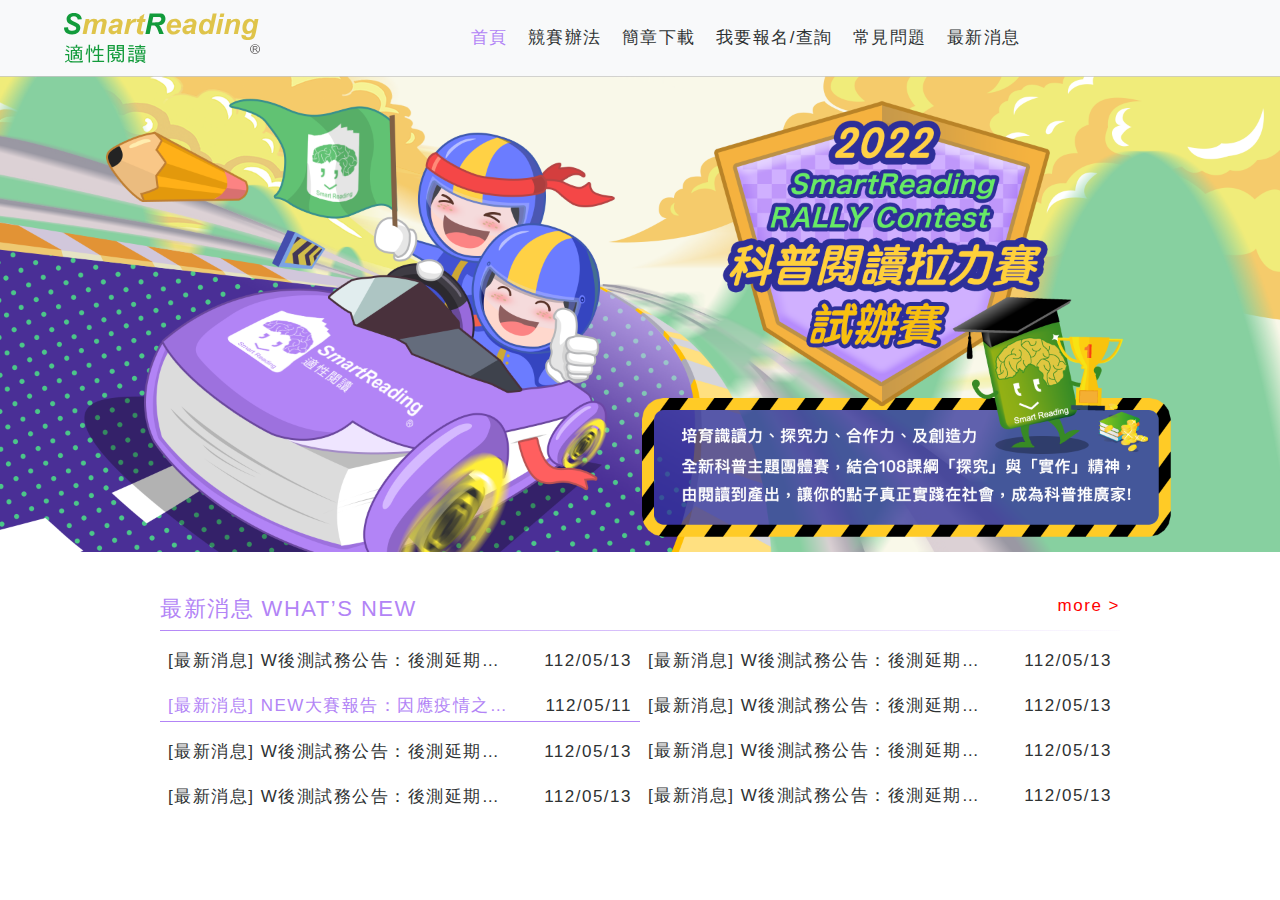
==== index.html @ f6d063eb "0424" ====
<!doctype html>
<html lang="en">

    <html lang="zh-tw">
        <head>
        <meta charset="utf-8">
        <meta http-equiv="X-UA-Compatible" content="IE=edge,chrome=1">
        <meta name="viewport" content="width=device-width, initial-scale=1">
        <meta name="description" content="SmartReading科普閱讀拉力賽">
        <title>SmartReading科普閱讀拉力賽</title>
        <!-- <link rel="shortcut icon" type="image/x-icon" href="Content/images/SP.ico"> -->
        <link rel="stylesheet" type="text/css" href="css/bootstrap-5.1.1.min.css">

<!-- this page widgets CSS --> 

<!-- my core CSS -->
<link rel="stylesheet" type="text/css" href="css/style.css">
</head>

<body>
    <header>
        <nav class="navbar navbar-expand-lg navbar-light bg-light">
            <div class="container-fluid">
                <a class="navbar-brand" href="#">
                    <img src="image/logo/sr_logo.svg" alt="">
                </a>
                <button class="navbar-toggler" type="button" data-bs-toggle="collapse"
                    data-bs-target="#navbarSupportedContent" aria-controls="navbarSupportedContent"
                    aria-expanded="false" aria-label="Toggle navigation">
                    <span class="navbar-toggler-icon"></span>
                </button>
                <div class="collapse navbar-collapse" id="navbarSupportedContent">
                    <ul class="navbar-nav mb-2 mb-lg-0">
                        <li class="nav-item">
                            <a class="nav-link active" aria-current="page" href="#">首頁</a>
                        </li>
                        <li class="nav-item">
                            <a class="nav-link" href="#">競賽辦法</a>
                        </li>
                        <li class="nav-item">
                            <a class="nav-link">簡章下載</a>
                        </li>
                        <li class="nav-item">
                            <a class="nav-link">我要報名/查詢</a>
                        </li>
                        <li class="nav-item">
                            <a class="nav-link">常見問題</a>
                        </li>
                        <li class="nav-item">
                            <a class="nav-link">最新消息</a>
                        </li>
                    </ul>

                </div>
            </div>
        </nav>
    </header>
    <!-- ------- ------- ------- ------- ------- ------- ------- -->
    <main>
        <!-- index-banner start -->
        <div class="index-banner">
            <img src="image/slide/slide_index.png" alt="">
        </div>
        <!-- index-banner end -->
        <div class="news col-9">
            <div class="news_title">
                <h4>最新消息 WHAT’S NEW</h4>
                <a href="">more ></a>
            </div>
            <div class="news_content">
                <div class="news_item col-6">
                    <a href="">
                        [最新消息]  W後測試務公告：後測延期公告
                    </a>
                    <p>112/05/13</p>
                </div>
                <div class="news_item col-6 important_information">
                    <a href="">
                        [最新消息]  NEW大賽報告：因應疫情之相關應變措施
                    </a>
                    <p>112/05/11</p>
                </div>
                <div class="news_item col-6">
                    <a href="">
                        [最新消息]  W後測試務公告：後測延期公告
                    </a>
                    <p>112/05/13</p>
                </div>
                <div class="news_item col-6">
                    <a href="">
                        [最新消息]  W後測試務公告：後測延期公告
                    </a>
                    <p>112/05/13</p>
                </div>
                <div class="news_item col-6">
                    <a href="">
                        [最新消息]  W後測試務公告：後測延期公告
                    </a>
                    <p>112/05/13</p>
                </div>
                <div class="news_item col-6">
                    <a href="">
                        [最新消息]  W後測試務公告：後測延期公告
                    </a>
                    <p>112/05/13</p>
                </div>
                <div class="news_item col-6">
                    <a href="">
                        [最新消息]  W後測試務公告：後測延期公告
                    </a>
                    <p>112/05/13</p>
                </div>
                <div class="news_item col-6">
                    <a href="">
                        [最新消息]  W後測試務公告：後測延期公告
                    </a>
                    <p>112/05/13</p>
                </div>
            </div>
        </div>
    </main>
    <!-- ------- ------- ------- ------- ------- ------- ------- -->
    <footer class="footer">

    </footer>
    <!-- ------- ------- ------- ------- ------- ------- ------- -->

    <script src="js/jquery-3.5.1.min.js"></script>
    <script src="js/bootstrap-5.1.1.min.js"></script>

</body>

</html>
---- css/style.css ----
body,
div,
dl,
dt,
dd,
ul,
ol,
li,
h1,
h2,
h3,
h4,
h5,
h6,
pre,
code,
form,
fieldset,
legend,
input,
textarea,
p,
blockquote,
th,
td,
figure {
  margin: 0;
  padding: 0;
  list-style: none;
}

h1 {
  font-size: 40px;
  line-height: 1.7;
}

h3 {
  font-size: 28px;
  line-height: 1.7;
}

h4 {
  font-size: 22px;
  line-height: 1.5;
}

p {
  font-size: 17px;
  line-height: 1.7;
  color: #2e3233;
}

span {
  font-size: 17px;
  text-decoration: none;
  line-height: 1.7;
  color: #2e3233;
}

a {
  font-size: 17px;
  text-decoration: none;
  line-height: 1.7;
  color: #2e3233;
}

label {
  font-size: 21px;
  line-height: 1.7;
}

img {
  width: 100%;
}

button {
  padding: 0;
  border-width: 0px;
  border-style: none;
  background-color: transparent;
  border-radius: 10px;
  cursor: pointer;
}

button:disabled {
  background-color: grey;
  opacity: 0.5;
  cursor: auto;
}

*,
body {
  font-family: "Noto Sans", "Noto Sans TC", "Noto Sans SC", "Microsoft JhengHei", "Noto Sans TC", "Microsoft YaHei", "PingFang TC", "PingFang SC", "Heiti TC", "Heiti SC", "LiHei Pro", "STXihei", sans-serif;
  letter-spacing: 1.5px;
  -webkit-box-sizing: border-box;
          box-sizing: border-box;
}

header nav .container-fluid {
  padding: 0px 5%;
}

header nav .container-fluid .navbar-brand img {
  height: 50px;
}

header nav .container-fluid .navbar-collapse {
  -webkit-box-pack: center;
      -ms-flex-pack: center;
          justify-content: center;
}

header nav .container-fluid .navbar-collapse ul li .nav-link {
  color: #2e3233;
  padding: 0px 10px;
}

header nav .container-fluid .navbar-collapse ul li .nav-link.active {
  color: #b284f6;
}

.news {
  max-width: 1200px;
  margin: 40px auto 0px;
  overflow: hidden;
}

.news .news_title {
  border-bottom: 1px solid;
  -o-border-image: linear-gradient(to right, #b284f6, transparent) 30 30;
     border-image: -webkit-gradient(linear, left top, right top, from(#b284f6), to(transparent)) 30 30;
     border-image: linear-gradient(to right, #b284f6, transparent) 30 30;
  padding-bottom: 5px;
  margin: 0px auto 8px;
  display: -webkit-box;
  display: -ms-flexbox;
  display: flex;
  -webkit-box-pack: justify;
      -ms-flex-pack: justify;
          justify-content: space-between;
}

.news .news_title h4 {
  color: #b284f6;
}

.news .news_title a {
  color: #ff0000;
}

.news .news_title a:hover {
  color: #cc0000;
}

.news .news_content {
  display: -webkit-box;
  display: -ms-flexbox;
  display: flex;
  height: 200px;
  -ms-flex-wrap: wrap;
      flex-wrap: wrap;
  -webkit-box-orient: vertical;
  -webkit-box-direction: normal;
      -ms-flex-direction: column;
          flex-direction: column;
}

.news .news_content .news_item {
  display: -webkit-box;
  display: -ms-flexbox;
  display: flex;
  -webkit-box-pack: justify;
      -ms-flex-pack: justify;
          justify-content: space-between;
  margin: 8px auto;
  padding: 0 8px;
}

.news .news_content .news_item a {
  width: calc(95% - 100px);
  overflow: hidden;
  text-overflow: ellipsis;
  white-space: nowrap;
}

.news .news_content .news_item a:hover {
  color: #161818;
  font-weight: bold;
}

.news .news_content .news_item.important_information {
  border-bottom: 1px solid #b284f6;
}

.news .news_content .news_item.important_information a {
  color: #b284f6;
}

.news .news_content .news_item.important_information:hover {
  color: #9454f3;
}
/*# sourceMappingURL=style.css.map */
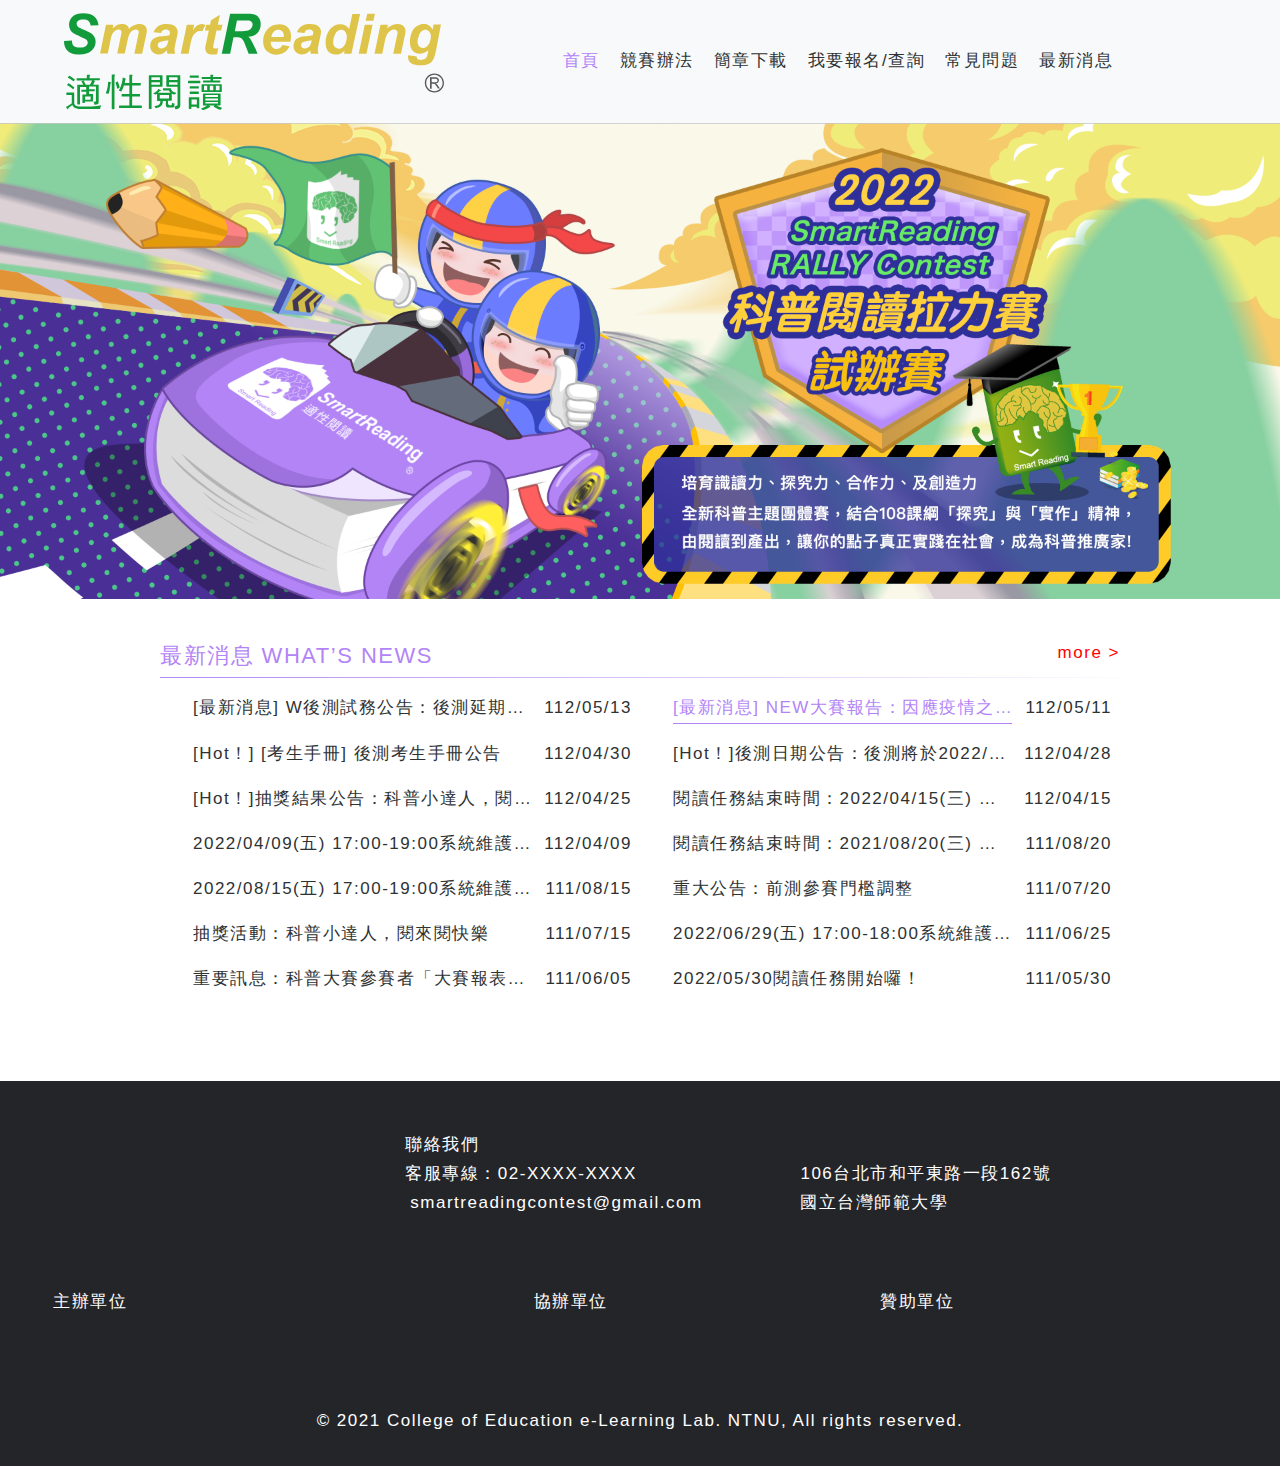
==== commit 80b04b22: "0425" ====
--- a/index.html
+++ b/index.html
@@ -1,25 +1,26 @@
 <!doctype html>
 <html lang="en">
 
-    <html lang="zh-tw">
-        <head>
-        <meta charset="utf-8">
-        <meta http-equiv="X-UA-Compatible" content="IE=edge,chrome=1">
-        <meta name="viewport" content="width=device-width, initial-scale=1">
-        <meta name="description" content="SmartReading科普閱讀拉力賽">
-        <title>SmartReading科普閱讀拉力賽</title>
-        <!-- <link rel="shortcut icon" type="image/x-icon" href="Content/images/SP.ico"> -->
-        <link rel="stylesheet" type="text/css" href="css/bootstrap-5.1.1.min.css">
-
-<!-- this page widgets CSS --> 
-
-<!-- my core CSS -->
-<link rel="stylesheet" type="text/css" href="css/style.css">
+<html lang="zh-tw">
+
+<head>
+    <meta charset="utf-8">
+    <meta http-equiv="X-UA-Compatible" content="IE=edge,chrome=1">
+    <meta name="viewport" content="width=device-width, initial-scale=1">
+    <meta name="description" content="SmartReading科普閱讀拉力賽">
+    <title>SmartReading科普閱讀拉力賽</title>
+    <link rel="shortcut icon" type="image/x-icon" href="image/SR.ico">
+    <link rel="stylesheet" type="text/css" href="css/bootstrap-5.1.1.min.css">
+
+    <!-- this page widgets CSS -->
+
+    <!-- my core CSS -->
+    <link rel="stylesheet" type="text/css" href="css/style.css">
 </head>
 
 <body>
     <header>
-        <nav class="navbar navbar-expand-lg navbar-light bg-light">
+        <nav class="navbar navbar-expand-lg bg-light">
             <div class="container-fluid">
                 <a class="navbar-brand" href="#">
                     <img src="image/logo/sr_logo.svg" alt="">
@@ -27,7 +28,9 @@
                 <button class="navbar-toggler" type="button" data-bs-toggle="collapse"
                     data-bs-target="#navbarSupportedContent" aria-controls="navbarSupportedContent"
                     aria-expanded="false" aria-label="Toggle navigation">
-                    <span class="navbar-toggler-icon"></span>
+                    <span class="icon-bar"></span>
+                    <span class="icon-bar"></span>
+                    <span class="icon-bar"></span>
                 </button>
                 <div class="collapse navbar-collapse" id="navbarSupportedContent">
                     <ul class="navbar-nav mb-2 mb-lg-0">
@@ -64,63 +67,198 @@
         <!-- index-banner end -->
         <div class="news col-9">
             <div class="news_title">
-                <h4>最新消息 WHAT’S NEW</h4>
+                <h4>最新消息 WHAT’S NEWS</h4>
                 <a href="">more ></a>
             </div>
             <div class="news_content">
                 <div class="news_item col-6">
-                    <a href="">
-                        [最新消息]  W後測試務公告：後測延期公告
-                    </a>
-                    <p>112/05/13</p>
+                    <div class="news_item_title">
+                        <img src="image/icon/news_latest.svg" alt="">
+                        <a href="">
+                            [最新消息] W後測試務公告：後測延期公告
+                        </a>
+                    </div>
+                    <div class="news_item_date">
+                        <p>112/05/13</p>
+                    </div>
                 </div>
                 <div class="news_item col-6 important_information">
-                    <a href="">
-                        [最新消息]  NEW大賽報告：因應疫情之相關應變措施
-                    </a>
-                    <p>112/05/11</p>
-                </div>
-                <div class="news_item col-6">
-                    <a href="">
-                        [最新消息]  W後測試務公告：後測延期公告
-                    </a>
-                    <p>112/05/13</p>
-                </div>
-                <div class="news_item col-6">
-                    <a href="">
-                        [最新消息]  W後測試務公告：後測延期公告
-                    </a>
-                    <p>112/05/13</p>
-                </div>
-                <div class="news_item col-6">
-                    <a href="">
-                        [最新消息]  W後測試務公告：後測延期公告
-                    </a>
-                    <p>112/05/13</p>
-                </div>
-                <div class="news_item col-6">
-                    <a href="">
-                        [最新消息]  W後測試務公告：後測延期公告
-                    </a>
-                    <p>112/05/13</p>
-                </div>
-                <div class="news_item col-6">
-                    <a href="">
-                        [最新消息]  W後測試務公告：後測延期公告
-                    </a>
-                    <p>112/05/13</p>
-                </div>
-                <div class="news_item col-6">
-                    <a href="">
-                        [最新消息]  W後測試務公告：後測延期公告
-                    </a>
-                    <p>112/05/13</p>
+                    <div class="news_item_title">
+                        <img src="image/icon/news_latest.svg" alt="">
+                        <a href="">
+                            [最新消息] NEW大賽報告：因應疫情之相關應變措施
+                        </a>
+                    </div>
+                    <div class="news_item_date">
+                        <p>112/05/11</p>
+                    </div>
+                </div>
+                <div class="news_item col-6">
+                    <div class="news_item_title">
+                        <img src="image/icon/news_hot.svg" alt="">
+                        <a href="">
+                            [Hot！] [考生手冊] 後測考生手冊公告
+                        </a>
+                    </div>
+                    <div class="news_item_date">
+                        <p>112/04/30</p>
+                    </div>
+                </div>
+                <div class="news_item col-6">
+                    <div class="news_item_title">
+                        <img src="image/icon/news_hot.svg" alt="">
+                        <a href="">
+                            [Hot！]後測日期公告：後測將於2022/04/28(六)舉行
+                        </a>
+                    </div>
+                    <div class="news_item_date">
+                        <p>112/04/28</p>
+                    </div>
+                </div>
+                <div class="news_item col-6">
+                    <div class="news_item_title">
+                        <img src="image/icon/news_hot.svg" alt="">
+                        <a href="">
+                            [Hot！]抽獎結果公告：科普小達人，閱來閱快樂
+                        </a>
+                    </div>
+                    <div class="news_item_date">
+                        <p>112/04/25</p>
+                    </div>
+                </div>
+                <div class="news_item col-6">
+                    <div class="news_item_title">
+                        <a href="">
+                            閱讀任務結束時間：2022/04/15(三) 中午12:00整
+                        </a>
+                    </div>
+                    <div class="news_item_date">
+                        <p>112/04/15</p>
+                    </div>
+                </div>
+                <div class="news_item col-6">
+                    <div class="news_item_title">
+                        <a href="">
+                            2022/04/09(五) 17:00-19:00系統維護公告
+                        </a>
+                    </div>
+                    <div class="news_item_date">
+                        <p>112/04/09</p>
+                    </div>
+                </div>
+                <div class="news_item col-6">
+                    <div class="news_item_title">
+                        <a href="">
+                            閱讀任務結束時間：2021/08/20(三) 中午12:00整
+                        </a>
+                    </div>
+                    <div class="news_item_date">
+                        <p>111/08/20</p>
+                    </div>
+                </div>
+                <div class="news_item col-6">
+                    <div class="news_item_title">
+                        <a href="">
+                            2022/08/15(五) 17:00-19:00系統維護公告
+                        </a>
+                    </div>
+                    <div class="news_item_date">
+                        <p>111/08/15</p>
+                    </div>
+                </div>
+                <div class="news_item col-6">
+                    <div class="news_item_title">
+                        <img src="image/icon/news_information.svg" alt="">
+                        <a href="">
+                            重大公告：前測參賽門檻調整
+                        </a>
+                    </div>
+                    <div class="news_item_date">
+                        <p>111/07/20</p>
+                    </div>
+                </div>
+                <div class="news_item col-6">
+                    <div class="news_item_title">
+                        <a href="">
+                            抽獎活動：科普小達人，閱來閱快樂
+                        </a>
+                    </div>
+                    <div class="news_item_date">
+                        <p>111/07/15</p>
+                    </div>
+                </div>
+                <div class="news_item col-6">
+                    <div class="news_item_title">
+                        <a href="">
+                            2022/06/29(五) 17:00-18:00系統維護公告
+                        </a>
+                    </div>
+                    <div class="news_item_date">
+                        <p>111/06/25</p>
+                    </div>
+                </div>
+                <div class="news_item col-6">
+                    <div class="news_item_title">
+                        <img src="image/icon/news_information.svg" alt="">
+                        <a href="">
+                            重要訊息：科普大賽參賽者「大賽報表」資訊即將更新
+                        </a>
+                    </div>
+                    <div class="news_item_date">
+                        <p>111/06/05</p>
+                    </div>
+                </div>
+                <div class="news_item col-6">
+                    <div class="news_item_title">
+                        <a href="">
+                            2022/05/30閱讀任務開始囉！
+                        </a>
+                    </div>
+                    <div class="news_item_date">
+                        <p>111/05/30</p>
+                    </div>
                 </div>
             </div>
         </div>
     </main>
     <!-- ------- ------- ------- ------- ------- ------- ------- -->
     <footer class="footer">
+        <div class="footer_area col-11">
+            <div class="footer_information">
+                <div class="footer_information_logo">
+                    <img src="image/logo/footer_sr_logo.png" alt="">
+                </div>
+                <div class="footer_information_connection">
+                    <div class="connection_mail">
+                        <p>聯絡我們</p>
+                        <p>客服專線：02-XXXX-XXXX</p>
+                        <p><span><img src="image/icon/mail.png" alt=""></span><span>smartreadingcontest@gmail.com</span></p>
+                    </div>
+                    <div class="connection_map">
+                        <p><span><img src="image/icon/map.png" alt=""></span><span>106台北市和平東路一段162號<br/>
+                            國立台灣師範大學</span>
+                        </p>
+                    </div>
+                </div>
+            </div>
+            <div class="other_logo">
+                <p>主辦單位
+                    <img src="image/logo/footer_logo_ntnu.png" alt="">
+                    <img src="image/logo/footer_logo_cltc.png" alt="">
+                </p>
+                <p>協辦單位
+                    <img src="image/logo/footer_smartreading_logo.png" alt="">
+                </p>
+                <p>贊助單位
+                    <img src="image/logo/footer_most_logo.png" alt="">
+                </p>
+            </div>
+            <div class="footer_copyright">
+                <p>
+                    © 2021 College of Education e-Learning Lab. NTNU, All rights reserved.
+                </p>
+            </div>
+        </div>
 
     </footer>
     <!-- ------- ------- ------- ------- ------- ------- ------- -->
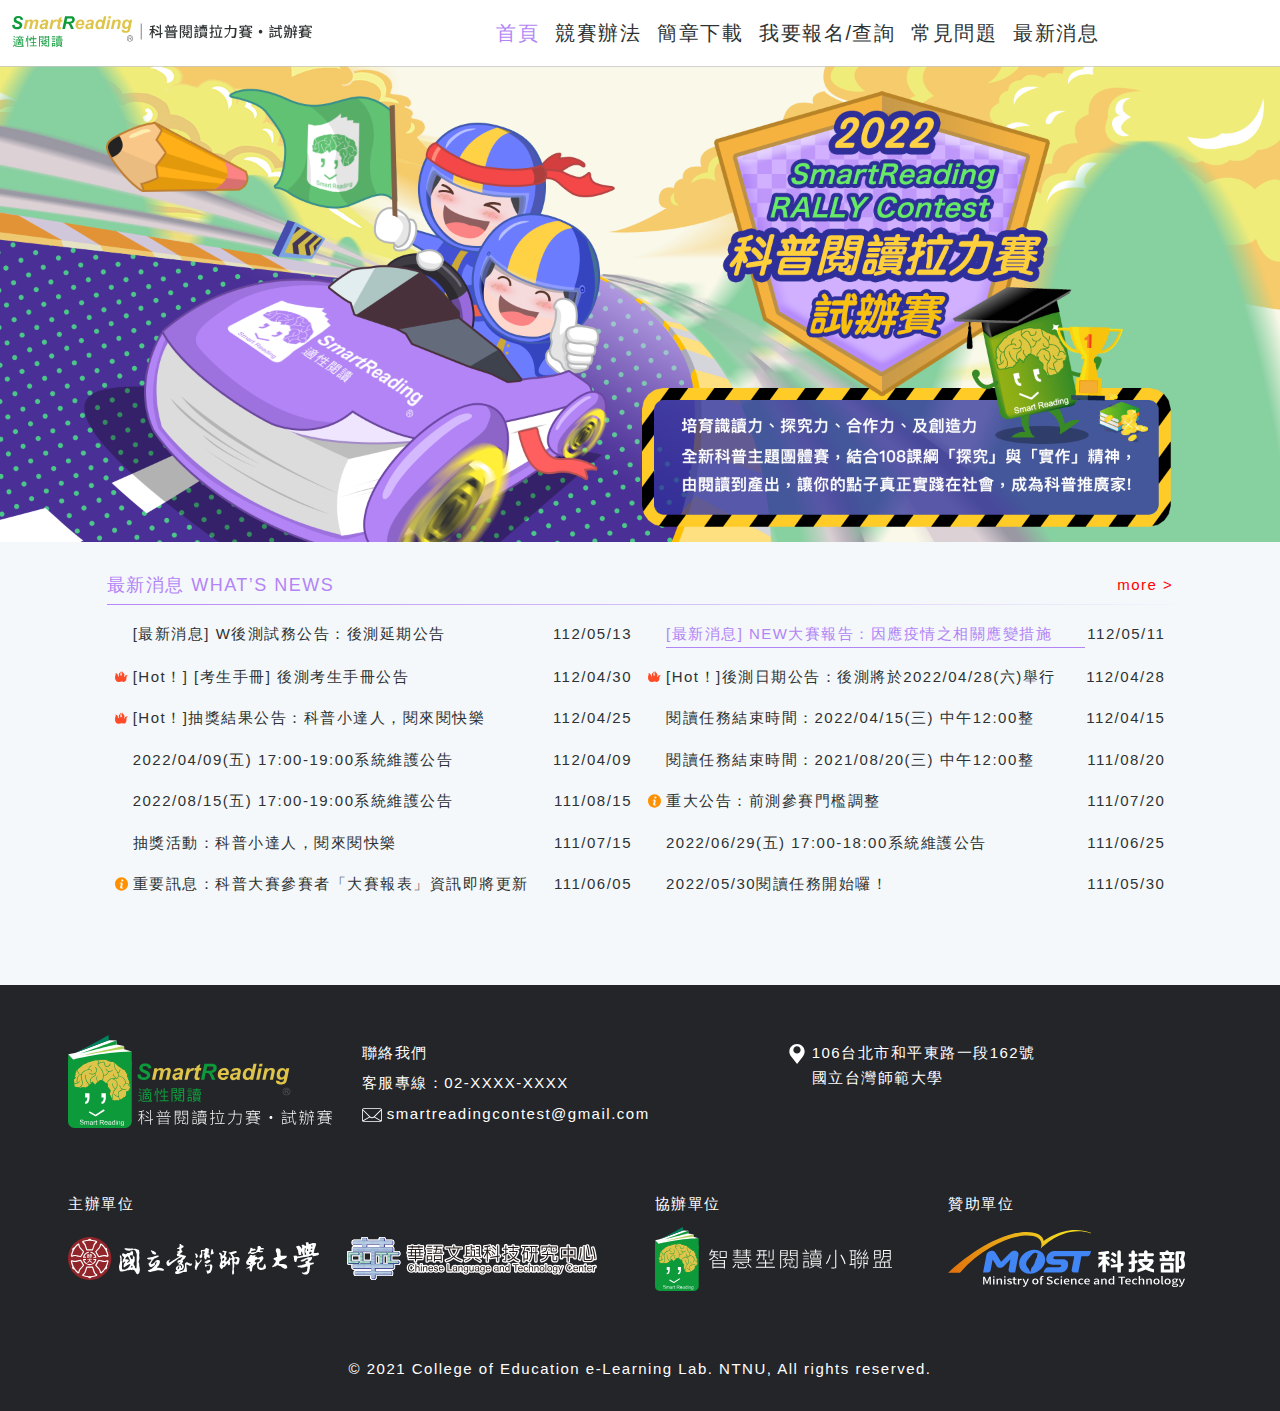
==== commit e179451c: "0426" ====
--- a/index.html
+++ b/index.html
@@ -20,8 +20,8 @@
 
 <body>
     <header>
-        <nav class="navbar navbar-expand-lg bg-light">
-            <div class="container-fluid">
+        <nav class="navbar navbar-expand-lg">
+            <div class="container-fluid col-12">
                 <a class="navbar-brand" href="#">
                     <img src="image/logo/sr_logo.svg" alt="">
                 </a>
@@ -65,13 +65,13 @@
             <img src="image/slide/slide_index.png" alt="">
         </div>
         <!-- index-banner end -->
-        <div class="news col-9">
+        <div class="news col-10">
             <div class="news_title">
                 <h4>最新消息 WHAT’S NEWS</h4>
                 <a href="">more ></a>
             </div>
             <div class="news_content">
-                <div class="news_item col-6">
+                <div class="news_item col-12 col-lg-6">
                     <div class="news_item_title">
                         <img src="image/icon/news_latest.svg" alt="">
                         <a href="">
@@ -82,7 +82,7 @@
                         <p>112/05/13</p>
                     </div>
                 </div>
-                <div class="news_item col-6 important_information">
+                <div class="news_item col-12 col-lg-6 important_information">
                     <div class="news_item_title">
                         <img src="image/icon/news_latest.svg" alt="">
                         <a href="">
@@ -93,7 +93,7 @@
                         <p>112/05/11</p>
                     </div>
                 </div>
-                <div class="news_item col-6">
+                <div class="news_item col-12 col-lg-6">
                     <div class="news_item_title">
                         <img src="image/icon/news_hot.svg" alt="">
                         <a href="">
@@ -104,7 +104,7 @@
                         <p>112/04/30</p>
                     </div>
                 </div>
-                <div class="news_item col-6">
+                <div class="news_item col-12 col-lg-6">
                     <div class="news_item_title">
                         <img src="image/icon/news_hot.svg" alt="">
                         <a href="">
@@ -115,7 +115,7 @@
                         <p>112/04/28</p>
                     </div>
                 </div>
-                <div class="news_item col-6">
+                <div class="news_item col-12 col-lg-6">
                     <div class="news_item_title">
                         <img src="image/icon/news_hot.svg" alt="">
                         <a href="">
@@ -126,7 +126,7 @@
                         <p>112/04/25</p>
                     </div>
                 </div>
-                <div class="news_item col-6">
+                <div class="news_item col-12 col-lg-6">
                     <div class="news_item_title">
                         <a href="">
                             閱讀任務結束時間：2022/04/15(三) 中午12:00整
@@ -136,7 +136,7 @@
                         <p>112/04/15</p>
                     </div>
                 </div>
-                <div class="news_item col-6">
+                <div class="news_item col-12 col-lg-6">
                     <div class="news_item_title">
                         <a href="">
                             2022/04/09(五) 17:00-19:00系統維護公告
@@ -146,7 +146,7 @@
                         <p>112/04/09</p>
                     </div>
                 </div>
-                <div class="news_item col-6">
+                <div class="news_item col-12 col-lg-6">
                     <div class="news_item_title">
                         <a href="">
                             閱讀任務結束時間：2021/08/20(三) 中午12:00整
@@ -156,7 +156,7 @@
                         <p>111/08/20</p>
                     </div>
                 </div>
-                <div class="news_item col-6">
+                <div class="news_item col-12 col-lg-6">
                     <div class="news_item_title">
                         <a href="">
                             2022/08/15(五) 17:00-19:00系統維護公告
@@ -166,7 +166,7 @@
                         <p>111/08/15</p>
                     </div>
                 </div>
-                <div class="news_item col-6">
+                <div class="news_item col-12 col-lg-6">
                     <div class="news_item_title">
                         <img src="image/icon/news_information.svg" alt="">
                         <a href="">
@@ -177,7 +177,7 @@
                         <p>111/07/20</p>
                     </div>
                 </div>
-                <div class="news_item col-6">
+                <div class="news_item col-12 col-lg-6">
                     <div class="news_item_title">
                         <a href="">
                             抽獎活動：科普小達人，閱來閱快樂
@@ -187,7 +187,7 @@
                         <p>111/07/15</p>
                     </div>
                 </div>
-                <div class="news_item col-6">
+                <div class="news_item col-12 col-lg-6">
                     <div class="news_item_title">
                         <a href="">
                             2022/06/29(五) 17:00-18:00系統維護公告
@@ -197,7 +197,7 @@
                         <p>111/06/25</p>
                     </div>
                 </div>
-                <div class="news_item col-6">
+                <div class="news_item col-12 col-lg-6">
                     <div class="news_item_title">
                         <img src="image/icon/news_information.svg" alt="">
                         <a href="">
@@ -208,7 +208,7 @@
                         <p>111/06/05</p>
                     </div>
                 </div>
-                <div class="news_item col-6">
+                <div class="news_item col-12 col-lg-6">
                     <div class="news_item_title">
                         <a href="">
                             2022/05/30閱讀任務開始囉！
@@ -223,37 +223,40 @@
     </main>
     <!-- ------- ------- ------- ------- ------- ------- ------- -->
     <footer class="footer">
-        <div class="footer_area col-11">
-            <div class="footer_information">
-                <div class="footer_information_logo">
-                    <img src="image/logo/footer_sr_logo.png" alt="">
-                </div>
-                <div class="footer_information_connection">
-                    <div class="connection_mail">
+        <div class="footer_area col-10 col-xl-11">
+            <div class="footer_information col-sm-5 col-lg-12">
+                <div class="footer_information_logo col-lg-3">
+                    <img src="image/logo/footer_sr_logo.svg" alt="">
+                </div>
+                <div class="footer_information_connection col-lg-9">
+                    <div class="connection_mail col-lg-6">
                         <p>聯絡我們</p>
                         <p>客服專線：02-XXXX-XXXX</p>
-                        <p><span><img src="image/icon/mail.png" alt=""></span><span>smartreadingcontest@gmail.com</span></p>
-                    </div>
-                    <div class="connection_map">
-                        <p><span><img src="image/icon/map.png" alt=""></span><span>106台北市和平東路一段162號<br/>
+                        <p><span><img src="image/icon/mail.svg" alt=""></span><span>smartreadingcontest@gmail.com</span></p>
+                    </div>
+                    <div class="connection_map col-lg-6">
+                        <p><span><img src="image/icon/map.svg" alt=""></span><span>106台北市和平東路一段162號<br/>
                             國立台灣師範大學</span>
                         </p>
                     </div>
                 </div>
             </div>
-            <div class="other_logo">
-                <p>主辦單位
-                    <img src="image/logo/footer_logo_ntnu.png" alt="">
-                    <img src="image/logo/footer_logo_cltc.png" alt="">
-                </p>
-                <p>協辦單位
-                    <img src="image/logo/footer_smartreading_logo.png" alt="">
-                </p>
-                <p>贊助單位
-                    <img src="image/logo/footer_most_logo.png" alt="">
-                </p>
-            </div>
-            <div class="footer_copyright">
+            <div class="other_logo col-sm-5 col-lg-12">
+                <div class="col-12 col-lg-6">
+                    <p>主辦單位</p>
+                    <img src="image/logo/footer_logo_ntnu.svg" alt="">
+                    <img src="image/logo/footer_logo_cltc.svg" alt="">
+                </div>
+                <div class="col-5 col-lg-3">
+                    <p>協辦單位</p>
+                    <img src="image/logo/footer_smartreading_logo.svg" alt="">
+                </div>
+                <div class="col-5 col-lg-3">
+                    <p>贊助單位</p>
+                    <img src="image/logo/footer_most_logo.svg" alt="">
+                </div>
+            </div>
+            <div class="footer_copyright col-12">
                 <p>
                     © 2021 College of Education e-Learning Lab. NTNU, All rights reserved.
                 </p>
--- a/css/style.css
+++ b/css/style.css
@@ -30,42 +30,42 @@
 }
 
 h1 {
-  font-size: 40px;
+  font-size: 25px;
   line-height: 1.7;
 }
 
 h3 {
-  font-size: 28px;
+  font-size: 21px;
   line-height: 1.7;
 }
 
 h4 {
-  font-size: 22px;
+  font-size: 15px;
   line-height: 1.5;
 }
 
 p {
-  font-size: 17px;
+  font-size: 13px;
   line-height: 1.7;
   color: #2e3233;
 }
 
 span {
-  font-size: 17px;
+  font-size: 13px;
   text-decoration: none;
   line-height: 1.7;
   color: #2e3233;
 }
 
 a {
-  font-size: 17px;
+  font-size: 13px;
   text-decoration: none;
   line-height: 1.7;
   color: #2e3233;
 }
 
 label {
-  font-size: 21px;
+  font-size: 14px;
   line-height: 1.7;
 }
 
@@ -97,12 +97,16 @@
           box-sizing: border-box;
 }
 
-header nav .container-fluid {
-  padding: 0px 5%;
+body {
+  background-color: #f4f8fb;
+}
+
+header {
+  background-color: #fff;
 }
 
 header nav .container-fluid .navbar-brand {
-  width: 33%;
+  width: 70%;
 }
 
 header nav .container-fluid .navbar-toggler {
@@ -137,16 +141,17 @@
 
 header nav .container-fluid .navbar-collapse ul li .nav-link {
   color: #2e3233;
-  padding: 0px 10px;
-}
-
-header nav .container-fluid .navbar-collapse ul li .nav-link.active {
+  padding: 5px 10px;
+  font-size: 18px;
+}
+
+header nav .container-fluid .navbar-collapse ul li .nav-link.active, header nav .container-fluid .navbar-collapse ul li .nav-link:hover {
   color: #b284f6;
 }
 
 .news {
   max-width: 1200px;
-  margin: 40px auto 0px;
+  margin: 30px auto 0px;
 }
 
 .news .news_title {
@@ -203,11 +208,11 @@
   display: -webkit-box;
   display: -ms-flexbox;
   display: flex;
-  width: calc(100% - 100px);
+  width: calc(100% - 80px);
 }
 
 .news .news_content .news_item .news_item_title img {
-  width: 20px;
+  width: 13px;
 }
 
 .news .news_content .news_item .news_item_title img ~ a {
@@ -215,11 +220,11 @@
 }
 
 .news .news_content .news_item .news_item_title a {
-  width: calc(100% - 25px);
+  width: calc(100% - 18px);
   overflow: hidden;
   text-overflow: ellipsis;
   white-space: nowrap;
-  margin-left: 25px;
+  margin-left: 18px;
 }
 
 .news .news_content .news_item .news_item_title a:hover {
@@ -234,6 +239,72 @@
 
 .news .news_content .news_item.important_information .news_item_title:hover {
   color: #9454f3;
+}
+
+.competition_area .competition_menu {
+  margin: 0px auto 15px;
+  padding: 30px 8.33333% 15px;
+  background-color: #f4f8fb;
+  vertical-align: top;
+  display: block;
+  position: -webkit-sticky;
+  position: sticky;
+  top: 0;
+}
+
+.competition_area .competition_menu ul {
+  display: -webkit-box;
+  display: -ms-flexbox;
+  display: flex;
+  -ms-flex-wrap: wrap;
+      flex-wrap: wrap;
+}
+
+.competition_area .competition_menu ul li {
+  padding: 0px 10px;
+  border: 1px solid #b284f6;
+  border-radius: 10px;
+  margin: 5px;
+}
+
+.competition_area .competition_menu ul li a {
+  color: #b284f6;
+}
+
+.competition_area .competition_menu ul li:hover, .competition_area .competition_menu ul li.active {
+  background-color: #b284f6;
+}
+
+.competition_area .competition_menu ul li:hover a, .competition_area .competition_menu ul li.active a {
+  color: #fff;
+}
+
+.competition_area .competition_content {
+  margin: 0 auto;
+  padding: 0 10px;
+  display: block;
+}
+
+.competition_area .competition_content h3 {
+  margin-bottom: 10px;
+}
+
+.competition_area .competition_content .table-responsive table {
+  overflow: hidden;
+  display: table;
+  width: 90%;
+}
+
+.competition_area .competition_content .table-responsive table thead {
+  background-color: #c6c6c6;
+}
+
+.competition_area .competition_content .table-responsive table tbody {
+  overflow: hidden;
+}
+
+.competition_area .competition_content .table-responsive table tbody tr td {
+  white-space: nowrap;
 }
 
 footer {
@@ -250,31 +321,31 @@
   display: -webkit-box;
   display: -ms-flexbox;
   display: flex;
-  -webkit-box-pack: justify;
-      -ms-flex-pack: justify;
-          justify-content: space-between;
-}
-
-footer .footer_area .footer_information .footer_information_logo {
-  -ms-flex-preferred-size: 25%;
-      flex-basis: 25%;
+  -webkit-box-orient: vertical;
+  -webkit-box-direction: normal;
+      -ms-flex-direction: column;
+          flex-direction: column;
+}
+
+footer .footer_area .footer_information .footer_information_logo img {
+  max-width: 250px;
 }
 
 footer .footer_area .footer_information .footer_information_connection {
-  -ms-flex-preferred-size: 70%;
-      flex-basis: 70%;
-  display: -webkit-box;
-  display: -ms-flexbox;
-  display: flex;
-  -webkit-box-align: end;
-      -ms-flex-align: end;
-          align-items: flex-end;
+  display: -webkit-box;
+  display: -ms-flexbox;
+  display: flex;
+  -webkit-box-orient: vertical;
+  -webkit-box-direction: normal;
+      -ms-flex-direction: column;
+          flex-direction: column;
+  margin: 15px 0px;
 }
 
 footer .footer_area .footer_information .footer_information_connection .connection_mail,
 footer .footer_area .footer_information .footer_information_connection .connection_map {
-  -ms-flex-preferred-size: 47.5%;
-      flex-basis: 47.5%;
+  -ms-flex-preferred-size: 100%;
+      flex-basis: 100%;
 }
 
 footer .footer_area .footer_information .footer_information_connection .connection_mail p,
@@ -283,6 +354,7 @@
   display: -ms-flexbox;
   display: flex;
   color: #fff;
+  margin: 5px 0;
 }
 
 footer .footer_area .footer_information .footer_information_connection .connection_mail p span,
@@ -305,37 +377,252 @@
   -webkit-box-pack: justify;
       -ms-flex-pack: justify;
           justify-content: space-between;
-  margin: 60px auto 80px;
-}
-
-footer .footer_area .other_logo p {
-  display: -webkit-box;
-  display: -ms-flexbox;
-  display: flex;
-  -webkit-box-align: center;
-      -ms-flex-align: center;
-          align-items: center;
+  margin: 15px auto 20px;
+}
+
+footer .footer_area .other_logo div {
+  display: -webkit-box;
+  display: -ms-flexbox;
+  display: flex;
+  -webkit-box-orient: vertical;
+  -webkit-box-direction: normal;
+      -ms-flex-direction: column;
+          flex-direction: column;
+  -webkit-box-align: start;
+      -ms-flex-align: start;
+          align-items: flex-start;
+  -webkit-box-pack: justify;
+      -ms-flex-pack: justify;
+          justify-content: space-between;
   color: #fff;
-  -webkit-box-flex: 1;
-      -ms-flex-positive: 1;
-          flex-grow: 1;
-  margin: 10px 20px 10px 0px;
-}
-
-footer .footer_area .other_logo p img {
-  max-height: 40px;
-  width: auto;
-  margin-left: 15px;
-}
-
-footer .footer_area .other_logo p:nth-child(1) {
-  -webkit-box-flex: 1.5;
-      -ms-flex-positive: 1.5;
-          flex-grow: 1.5;
+  margin: 15px 0px;
+}
+
+footer .footer_area .other_logo div p {
+  color: #fff;
+}
+
+footer .footer_area .other_logo div img {
+  margin: 15px 0px 0px;
+  max-width: 250px;
 }
 
 footer .footer_area .footer_copyright p {
   color: #fff;
-  text-align: center;
+  text-align: left;
+}
+
+@media screen and (min-width: 576px) {
+  footer .footer_area {
+    display: -webkit-box;
+    display: -ms-flexbox;
+    display: flex;
+    -ms-flex-wrap: wrap;
+        flex-wrap: wrap;
+    -webkit-box-pack: justify;
+        -ms-flex-pack: justify;
+            justify-content: space-between;
+  }
+  footer .footer_area .other_logo {
+    margin: 0px 0px 20px;
+  }
+}
+
+@media screen and (min-width: 768px) {
+  h1 {
+    font-size: 32px;
+  }
+  h3 {
+    font-size: 22px;
+  }
+  h4 {
+    font-size: 16px;
+  }
+  p {
+    font-size: 15px;
+  }
+  span {
+    font-size: 15px;
+  }
+  a {
+    font-size: 15px;
+  }
+  label {
+    font-size: 15px;
+  }
+  header nav .container-fluid .navbar-brand {
+    width: 45%;
+  }
+  .competition_area {
+    margin: 0 auto;
+  }
+  .competition_area .competition_menu {
+    margin: 0px 0px 15px;
+    padding: 30px 0% 15px;
+    display: inline-block;
+  }
+  .competition_area .competition_menu ul {
+    -webkit-box-orient: vertical;
+    -webkit-box-direction: normal;
+        -ms-flex-direction: column;
+            flex-direction: column;
+  }
+  .competition_area .competition_menu ul li {
+    border: 0px;
+    border-radius: 0px;
+    margin: 5px;
+    padding: 0;
+  }
+  .competition_area .competition_menu ul li a {
+    color: #2e3233;
+    position: relative;
+  }
+  .competition_area .competition_menu ul li a::before {
+    content: "";
+    width: 0;
+    height: 0;
+    border-right: 8px solid transparent;
+    border-left: 8px solid #b284f6;
+    border-top: 6px solid transparent;
+    border-bottom: 6px solid transparent;
+    position: absolute;
+    top: 50%;
+    right: 0%;
+    -webkit-transform: translate(calc(100% + 5px), -50%);
+            transform: translate(calc(100% + 5px), -50%);
+    display: none;
+  }
+  .competition_area .competition_menu ul li:hover, .competition_area .competition_menu ul li.active {
+    background-color: transparent;
+  }
+  .competition_area .competition_menu ul li:hover a, .competition_area .competition_menu ul li.active a {
+    color: #b284f6;
+  }
+  .competition_area .competition_menu ul li:hover a::before, .competition_area .competition_menu ul li.active a::before {
+    display: block;
+  }
+  .competition_area .competition_content {
+    display: inline-block;
+    margin: 30px 0px 15px;
+    max-width: 1200px;
+  }
+  .competition_area .competition_content h3 {
+    text-align: center;
+    margin-bottom: 40px;
+  }
+  footer .footer_area .footer_information .footer_information_logo img {
+    max-width: none;
+  }
+  footer .footer_area .other_logo div img {
+    max-width: none;
+  }
+}
+
+@media screen and (min-width: 992px) {
+  h1 {
+    font-size: 35px;
+  }
+  h3 {
+    font-size: 24px;
+  }
+  h4 {
+    font-size: 18px;
+  }
+  label {
+    font-size: 17px;
+  }
+  header nav .container-fluid .navbar-brand {
+    width: auto;
+    height: 50px;
+  }
+  header nav .container-fluid .navbar-collapse ul li .nav-link {
+    font-size: 20px;
+    padding: 0px 8px;
+  }
+  footer .footer_area .footer_information {
+    -webkit-box-orient: horizontal;
+    -webkit-box-direction: normal;
+        -ms-flex-direction: row;
+            flex-direction: row;
+  }
+  footer .footer_area .footer_information .footer_information_logo {
+    padding: 0 15px;
+  }
+  footer .footer_area .footer_information .footer_information_logo img {
+    width: auto;
+    max-height: 100px;
+    max-width: 100%;
+  }
+  footer .footer_area .footer_information .footer_information_connection {
+    -webkit-box-orient: horizontal;
+    -webkit-box-direction: normal;
+        -ms-flex-direction: row;
+            flex-direction: row;
+    padding: 0 15px;
+    margin: 0px 0px 15px;
+  }
+  footer .footer_area .footer_information .footer_information_connection .connection_mail,
+  footer .footer_area .footer_information .footer_information_connection .connection_map {
+    -ms-flex-preferred-size: 50%;
+        flex-basis: 50%;
+  }
+  footer .footer_area .other_logo {
+    margin: 30px 0px 50px;
+  }
+  footer .footer_area .other_logo div {
+    padding: 0 15px;
+    -webkit-box-pack: start;
+        -ms-flex-pack: start;
+            justify-content: flex-start;
+    -webkit-box-orient: horizontal;
+    -webkit-box-direction: normal;
+        -ms-flex-direction: row;
+            flex-direction: row;
+    -webkit-box-align: start;
+        -ms-flex-align: start;
+            align-items: flex-start;
+    -ms-flex-wrap: wrap;
+        flex-wrap: wrap;
+  }
+  footer .footer_area .other_logo div p {
+    width: 100%;
+  }
+  footer .footer_area .other_logo div img {
+    width: 90%;
+    margin: 10px 5% 0px 0px;
+  }
+  footer .footer_area .other_logo div:nth-child(1) img {
+    width: 45%;
+  }
+  footer .footer_area .footer_copyright {
+    padding: 0 15px;
+  }
+  footer .footer_area .footer_copyright p {
+    text-align: center;
+  }
+}
+
+@media screen and (min-width: 1400px) {
+  h1 {
+    font-size: 40px;
+  }
+  h3 {
+    font-size: 28px;
+  }
+  h4 {
+    font-size: 22px;
+  }
+  p {
+    font-size: 17px;
+  }
+  span {
+    font-size: 17px;
+  }
+  a {
+    font-size: 17px;
+  }
+  label {
+    font-size: 21px;
+  }
 }
 /*# sourceMappingURL=style.css.map */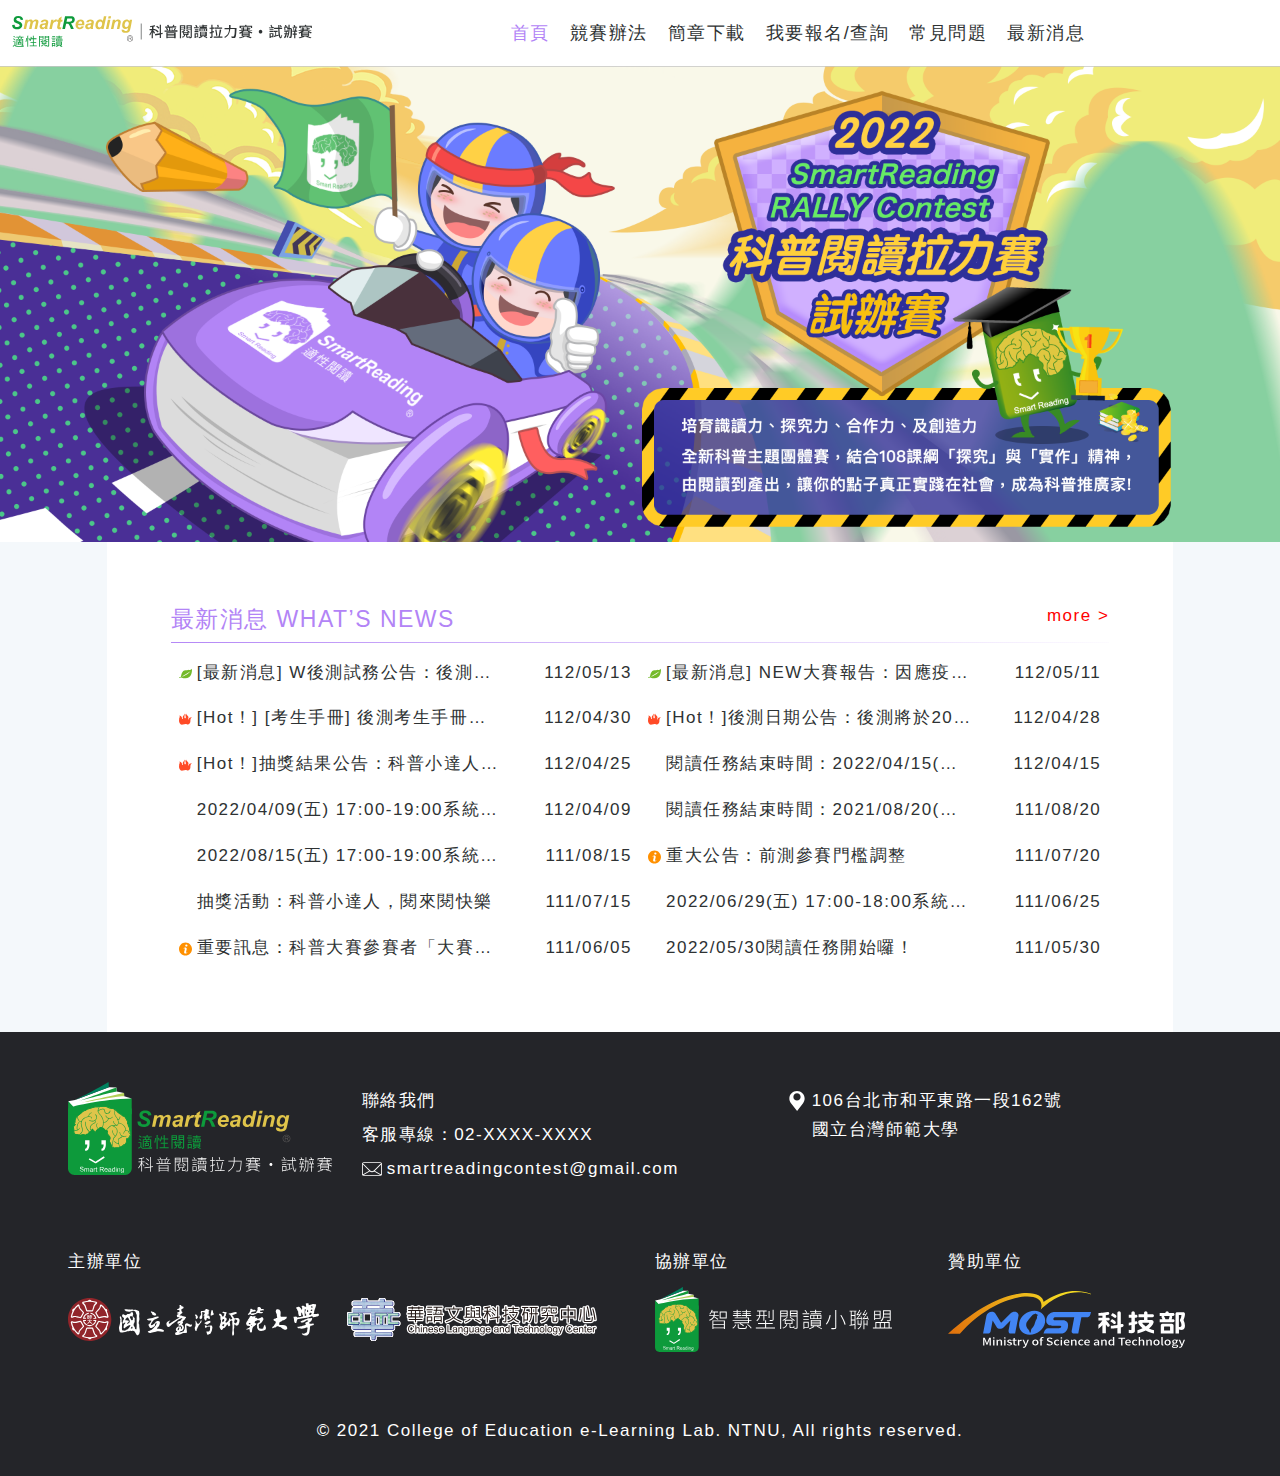
==== commit 1b5d35fb: "0506" ====
--- a/index.html
+++ b/index.html
@@ -20,43 +20,6 @@
 
 <body>
     <header>
-        <nav class="navbar navbar-expand-lg">
-            <div class="container-fluid col-12">
-                <a class="navbar-brand" href="#">
-                    <img src="image/logo/sr_logo.svg" alt="">
-                </a>
-                <button class="navbar-toggler" type="button" data-bs-toggle="collapse"
-                    data-bs-target="#navbarSupportedContent" aria-controls="navbarSupportedContent"
-                    aria-expanded="false" aria-label="Toggle navigation">
-                    <span class="icon-bar"></span>
-                    <span class="icon-bar"></span>
-                    <span class="icon-bar"></span>
-                </button>
-                <div class="collapse navbar-collapse" id="navbarSupportedContent">
-                    <ul class="navbar-nav mb-2 mb-lg-0">
-                        <li class="nav-item">
-                            <a class="nav-link active" aria-current="page" href="#">首頁</a>
-                        </li>
-                        <li class="nav-item">
-                            <a class="nav-link" href="#">競賽辦法</a>
-                        </li>
-                        <li class="nav-item">
-                            <a class="nav-link">簡章下載</a>
-                        </li>
-                        <li class="nav-item">
-                            <a class="nav-link">我要報名/查詢</a>
-                        </li>
-                        <li class="nav-item">
-                            <a class="nav-link">常見問題</a>
-                        </li>
-                        <li class="nav-item">
-                            <a class="nav-link">最新消息</a>
-                        </li>
-                    </ul>
-
-                </div>
-            </div>
-        </nav>
     </header>
     <!-- ------- ------- ------- ------- ------- ------- ------- -->
     <main>
@@ -68,13 +31,14 @@
         <div class="news col-10">
             <div class="news_title">
                 <h4>最新消息 WHAT’S NEWS</h4>
-                <a href="">more ></a>
+                <a href="news.html">more ></a>
             </div>
             <div class="news_content">
                 <div class="news_item col-12 col-lg-6">
                     <div class="news_item_title">
                         <img src="image/icon/news_latest.svg" alt="">
-                        <a href="">
+                        <a data-bs-toggle="modal" href="#modalNews" role="button" aria-expanded="false"
+                            aria-controls="modalNews">
                             [最新消息] W後測試務公告：後測延期公告
                         </a>
                     </div>
@@ -82,10 +46,11 @@
                         <p>112/05/13</p>
                     </div>
                 </div>
-                <div class="news_item col-12 col-lg-6 important_information">
+                <div class="news_item col-12 col-lg-6">
                     <div class="news_item_title">
                         <img src="image/icon/news_latest.svg" alt="">
-                        <a href="">
+                        <a data-bs-toggle="modal" href="#modalNews" role="button" aria-expanded="false"
+                            aria-controls="modalNews">
                             [最新消息] NEW大賽報告：因應疫情之相關應變措施
                         </a>
                     </div>
@@ -96,7 +61,8 @@
                 <div class="news_item col-12 col-lg-6">
                     <div class="news_item_title">
                         <img src="image/icon/news_hot.svg" alt="">
-                        <a href="">
+                        <a data-bs-toggle="modal" href="#modalNews" role="button" aria-expanded="false"
+                            aria-controls="modalNews">
                             [Hot！] [考生手冊] 後測考生手冊公告
                         </a>
                     </div>
@@ -107,7 +73,8 @@
                 <div class="news_item col-12 col-lg-6">
                     <div class="news_item_title">
                         <img src="image/icon/news_hot.svg" alt="">
-                        <a href="">
+                        <a data-bs-toggle="modal" href="#modalNews" role="button" aria-expanded="false"
+                            aria-controls="modalNews">
                             [Hot！]後測日期公告：後測將於2022/04/28(六)舉行
                         </a>
                     </div>
@@ -118,7 +85,8 @@
                 <div class="news_item col-12 col-lg-6">
                     <div class="news_item_title">
                         <img src="image/icon/news_hot.svg" alt="">
-                        <a href="">
+                        <a data-bs-toggle="modal" href="#modalNews" role="button" aria-expanded="false"
+                            aria-controls="modalNews">
                             [Hot！]抽獎結果公告：科普小達人，閱來閱快樂
                         </a>
                     </div>
@@ -128,7 +96,8 @@
                 </div>
                 <div class="news_item col-12 col-lg-6">
                     <div class="news_item_title">
-                        <a href="">
+                        <a data-bs-toggle="modal" href="#modalNews" role="button" aria-expanded="false"
+                            aria-controls="modalNews">
                             閱讀任務結束時間：2022/04/15(三) 中午12:00整
                         </a>
                     </div>
@@ -138,7 +107,8 @@
                 </div>
                 <div class="news_item col-12 col-lg-6">
                     <div class="news_item_title">
-                        <a href="">
+                        <a data-bs-toggle="modal" href="#modalNews" role="button" aria-expanded="false"
+                            aria-controls="modalNews">
                             2022/04/09(五) 17:00-19:00系統維護公告
                         </a>
                     </div>
@@ -148,7 +118,8 @@
                 </div>
                 <div class="news_item col-12 col-lg-6">
                     <div class="news_item_title">
-                        <a href="">
+                        <a data-bs-toggle="modal" href="#modalNews" role="button" aria-expanded="false"
+                            aria-controls="modalNews">
                             閱讀任務結束時間：2021/08/20(三) 中午12:00整
                         </a>
                     </div>
@@ -158,7 +129,8 @@
                 </div>
                 <div class="news_item col-12 col-lg-6">
                     <div class="news_item_title">
-                        <a href="">
+                        <a data-bs-toggle="modal" href="#modalNews" role="button" aria-expanded="false"
+                            aria-controls="modalNews">
                             2022/08/15(五) 17:00-19:00系統維護公告
                         </a>
                     </div>
@@ -169,7 +141,8 @@
                 <div class="news_item col-12 col-lg-6">
                     <div class="news_item_title">
                         <img src="image/icon/news_information.svg" alt="">
-                        <a href="">
+                        <a data-bs-toggle="modal" href="#modalNews" role="button" aria-expanded="false"
+                            aria-controls="modalNews">
                             重大公告：前測參賽門檻調整
                         </a>
                     </div>
@@ -179,7 +152,8 @@
                 </div>
                 <div class="news_item col-12 col-lg-6">
                     <div class="news_item_title">
-                        <a href="">
+                        <a data-bs-toggle="modal" href="#modalNews" role="button" aria-expanded="false"
+                            aria-controls="modalNews">
                             抽獎活動：科普小達人，閱來閱快樂
                         </a>
                     </div>
@@ -189,7 +163,8 @@
                 </div>
                 <div class="news_item col-12 col-lg-6">
                     <div class="news_item_title">
-                        <a href="">
+                        <a data-bs-toggle="modal" href="#modalNews" role="button" aria-expanded="false"
+                            aria-controls="modalNews">
                             2022/06/29(五) 17:00-18:00系統維護公告
                         </a>
                     </div>
@@ -200,7 +175,8 @@
                 <div class="news_item col-12 col-lg-6">
                     <div class="news_item_title">
                         <img src="image/icon/news_information.svg" alt="">
-                        <a href="">
+                        <a data-bs-toggle="modal" href="#modalNews" role="button" aria-expanded="false"
+                            aria-controls="modalNews">
                             重要訊息：科普大賽參賽者「大賽報表」資訊即將更新
                         </a>
                     </div>
@@ -210,7 +186,8 @@
                 </div>
                 <div class="news_item col-12 col-lg-6">
                     <div class="news_item_title">
-                        <a href="">
+                        <a data-bs-toggle="modal" href="#modalNews" role="button" aria-expanded="false"
+                            aria-controls="modalNews">
                             2022/05/30閱讀任務開始囉！
                         </a>
                     </div>
@@ -220,55 +197,54 @@
                 </div>
             </div>
         </div>
+
+        <!-- Modal#modalNews 最新消息 start -->
+        <div class="modal fade modalNews" id="modalNews" data-bs-keyboard="false" tabindex="-1"
+            aria-labelledby="staticBackdropLabel" aria-hidden="true">
+            <div class="modal-dialog modal-dialog-centered modal-dialog-scrollable">
+                <div class="modal-content">
+                    <div class="modal-header">
+                        <button type="button" class="btn-close" data-bs-dismiss="modal" aria-label="Close"></button>
+                    </div>
+                    <div class="modal-body">
+
+                        <h3>在資訊爆炸的時代中,奠定對孩子最有利的閱讀力</h3>
+                        <p>
+                            108年起至110年間,適性閱讀平台SmartReading 灣連第一屆及第二屆「SmartReading科普閱讀力大賽」賽事藉由專業讀本分
+                            析系統,對科普物進行可讀性分析。活動舉辦至今,已建合小學三年級至高中一年的科普物共900餘本。官方網站觸及率累積65萬人次
+                            ,參賽者選取科普書籍數累積11559本,免費線上科普書借閱本次累積1415本次,透過參賽不僅激發學生的榮譽心,也改善了學生的閱讀習慣、培養
+                            閱讀興趣,辦理以來,於師生、家長間產生熱烈響。<br /><br />
+                            延續著推廣適性閱讀與科普閱讀的使命,第三屆SmartReading科普閱讀力大賽將與您一同攜手把關科普讀物,營造最有利孩子的閱讀力,陪伴
+                            孩子一路成長。<br /><br />
+                            臺灣師範大學誠摯地邀請您和孩子,與我們一同參與【2021-2022第三届 SmartReadig科閱讀力大賽】賽事!
+
+                        </p>
+
+                    </div>
+                </div>
+            </div>
+        </div>
+        <!-- Modal#modalNews 最新消息 end -->
+
     </main>
     <!-- ------- ------- ------- ------- ------- ------- ------- -->
     <footer class="footer">
-        <div class="footer_area col-10 col-xl-11">
-            <div class="footer_information col-sm-5 col-lg-12">
-                <div class="footer_information_logo col-lg-3">
-                    <img src="image/logo/footer_sr_logo.svg" alt="">
-                </div>
-                <div class="footer_information_connection col-lg-9">
-                    <div class="connection_mail col-lg-6">
-                        <p>聯絡我們</p>
-                        <p>客服專線：02-XXXX-XXXX</p>
-                        <p><span><img src="image/icon/mail.svg" alt=""></span><span>smartreadingcontest@gmail.com</span></p>
-                    </div>
-                    <div class="connection_map col-lg-6">
-                        <p><span><img src="image/icon/map.svg" alt=""></span><span>106台北市和平東路一段162號<br/>
-                            國立台灣師範大學</span>
-                        </p>
-                    </div>
-                </div>
-            </div>
-            <div class="other_logo col-sm-5 col-lg-12">
-                <div class="col-12 col-lg-6">
-                    <p>主辦單位</p>
-                    <img src="image/logo/footer_logo_ntnu.svg" alt="">
-                    <img src="image/logo/footer_logo_cltc.svg" alt="">
-                </div>
-                <div class="col-5 col-lg-3">
-                    <p>協辦單位</p>
-                    <img src="image/logo/footer_smartreading_logo.svg" alt="">
-                </div>
-                <div class="col-5 col-lg-3">
-                    <p>贊助單位</p>
-                    <img src="image/logo/footer_most_logo.svg" alt="">
-                </div>
-            </div>
-            <div class="footer_copyright col-12">
-                <p>
-                    © 2021 College of Education e-Learning Lab. NTNU, All rights reserved.
-                </p>
-            </div>
-        </div>
-
     </footer>
     <!-- ------- ------- ------- ------- ------- ------- ------- -->
 
     <script src="js/jquery-3.5.1.min.js"></script>
     <script src="js/bootstrap-5.1.1.min.js"></script>
 
+    <script>
+        $(document).ready(function() {
+            //nowPage (此頁必留)
+            $('.navTab-Index').addClass('active');
+            $('header').load('header.html', function(){
+                $('.navTab-Index').addClass('active');//nowPage
+            });
+            $('footer').load('footer.html');
+        }); 
+    </script>
 </body>
 
 </html>--- a/css/style.css
+++ b/css/style.css
@@ -40,33 +40,40 @@
 }
 
 h4 {
-  font-size: 15px;
+  font-size: 20px;
   line-height: 1.5;
 }
 
 p {
-  font-size: 13px;
+  font-size: 14px;
   line-height: 1.7;
   color: #2e3233;
 }
 
-span {
-  font-size: 13px;
+span,
+th,
+td {
+  font-size: 14px;
   text-decoration: none;
   line-height: 1.7;
   color: #2e3233;
 }
 
 a {
-  font-size: 13px;
+  font-size: 14px;
   text-decoration: none;
   line-height: 1.7;
   color: #2e3233;
 }
 
+input,
 label {
   font-size: 14px;
   line-height: 1.7;
+}
+
+input[type=file]::file-selector-button {
+  display: none;
 }
 
 img {
@@ -101,6 +108,48 @@
   background-color: #f4f8fb;
 }
 
+.main_color {
+  color: #b284f6 !important;
+}
+
+.link_btn {
+  background-color: #b284f6;
+  color: #fff;
+  border-radius: 10px;
+  padding: 5px 15px;
+}
+
+.link_btn:hover {
+  background-color: #9454f3;
+}
+
+.btn-close:focus {
+  -webkit-box-shadow: inset 0 0 0.08rem rgba(178, 132, 246, 0.75);
+          box-shadow: inset 0 0 0.08rem rgba(178, 132, 246, 0.75);
+}
+
+.btn {
+  border-radius: 10px;
+  font-size: 14px;
+}
+
+.btn:focus {
+  -webkit-box-shadow: inset 0 0 0.08rem rgba(178, 132, 246, 0.75);
+          box-shadow: inset 0 0 0.08rem rgba(178, 132, 246, 0.75);
+}
+
+.btn:hover {
+  background-color: #9454f3;
+}
+
+.modal-footer {
+  width: 100%;
+}
+
+.svg_icon {
+  margin: 0px 5px;
+}
+
 header {
   background-color: #fff;
 }
@@ -139,19 +188,25 @@
           justify-content: center;
 }
 
-header nav .container-fluid .navbar-collapse ul li .nav-link {
+header nav .container-fluid .navbar-collapse ul li.nav-item.active, header nav .container-fluid .navbar-collapse ul li.nav-item:hover {
+  color: #b284f6;
+}
+
+header nav .container-fluid .navbar-collapse ul li.nav-item.active .nav-link, header nav .container-fluid .navbar-collapse ul li.nav-item:hover .nav-link {
+  color: #b284f6;
+}
+
+header nav .container-fluid .navbar-collapse ul li.nav-item .nav-link {
   color: #2e3233;
   padding: 5px 10px;
   font-size: 18px;
 }
 
-header nav .container-fluid .navbar-collapse ul li .nav-link.active, header nav .container-fluid .navbar-collapse ul li .nav-link:hover {
-  color: #b284f6;
-}
-
 .news {
   max-width: 1200px;
-  margin: 30px auto 0px;
+  padding: 30px 5%;
+  margin: 0 auto;
+  background-color: #fff;
 }
 
 .news .news_title {
@@ -179,6 +234,7 @@
 
 .news .news_title a:hover {
   color: #cc0000;
+  text-decoration: underline;
 }
 
 .news .news_content {
@@ -208,7 +264,7 @@
   display: -webkit-box;
   display: -ms-flexbox;
   display: flex;
-  width: calc(100% - 80px);
+  width: calc(100% - 130px);
 }
 
 .news .news_content .news_item .news_item_title img {
@@ -220,39 +276,38 @@
 }
 
 .news .news_content .news_item .news_item_title a {
-  width: calc(100% - 18px);
+  width: auto;
+  max-width: calc(100% - 18px);
   overflow: hidden;
   text-overflow: ellipsis;
   white-space: nowrap;
   margin-left: 18px;
+  border-bottom: 1px solid transparent;
 }
 
 .news .news_content .news_item .news_item_title a:hover {
-  color: #161818;
-  font-weight: bold;
-}
-
-.news .news_content .news_item.important_information .news_item_title a {
   color: #b284f6;
   border-bottom: 1px solid #b284f6;
 }
 
-.news .news_content .news_item.important_information .news_item_title:hover {
-  color: #9454f3;
-}
-
-.competition_area .competition_menu {
+.horizontal_layout_area {
+  max-width: 1500px;
+  margin: 0 auto;
+}
+
+.horizontal_layout_area .horizontal_layout_left {
   margin: 0px auto 15px;
   padding: 30px 8.33333% 15px;
   background-color: #f4f8fb;
-  vertical-align: top;
+  float: left;
   display: block;
   position: -webkit-sticky;
   position: sticky;
   top: 0;
-}
-
-.competition_area .competition_menu ul {
+  z-index: 2;
+}
+
+.horizontal_layout_area .horizontal_layout_left ul {
   display: -webkit-box;
   display: -ms-flexbox;
   display: flex;
@@ -260,56 +315,636 @@
       flex-wrap: wrap;
 }
 
-.competition_area .competition_menu ul li {
+.horizontal_layout_area .horizontal_layout_left ul li {
   padding: 0px 10px;
   border: 1px solid #b284f6;
   border-radius: 10px;
   margin: 5px;
 }
 
-.competition_area .competition_menu ul li a {
+.horizontal_layout_area .horizontal_layout_left ul li a {
   color: #b284f6;
 }
 
-.competition_area .competition_menu ul li:hover, .competition_area .competition_menu ul li.active {
+.horizontal_layout_area .horizontal_layout_left ul li:hover, .horizontal_layout_area .horizontal_layout_left ul li.active {
   background-color: #b284f6;
 }
 
-.competition_area .competition_menu ul li:hover a, .competition_area .competition_menu ul li.active a {
+.horizontal_layout_area .horizontal_layout_left ul li:hover a, .horizontal_layout_area .horizontal_layout_left ul li.active a {
   color: #fff;
 }
 
-.competition_area .competition_content {
+.horizontal_layout_area .horizontal_layout_right {
   margin: 0 auto;
-  padding: 0 10px;
+  padding: 30px 5%;
   display: block;
-}
-
-.competition_area .competition_content h3 {
+  background-color: #fff;
+}
+
+.horizontal_layout_area .horizontal_layout_right h3 {
   margin-bottom: 10px;
 }
 
-.competition_area .competition_content .table-responsive table {
+.horizontal_layout_area .horizontal_layout_right .title_search_result {
+  text-align: center;
+  margin-top: 60px;
+  display: none;
+}
+
+.horizontal_layout_area .horizontal_layout_right p span {
+  color: #ff0000;
+}
+
+.horizontal_layout_area .horizontal_layout_right p span a {
+  color: #ff0000;
+}
+
+.horizontal_layout_area .horizontal_layout_right p span a:hover {
+  color: #cc0000;
+  text-decoration: underline;
+}
+
+.horizontal_layout_area .horizontal_layout_right .table-responsive {
+  margin: 20px auto 40px;
+}
+
+.horizontal_layout_area .horizontal_layout_right .table-responsive table {
   overflow: hidden;
   display: table;
-  width: 90%;
-}
-
-.competition_area .competition_content .table-responsive table thead {
-  background-color: #c6c6c6;
-}
-
-.competition_area .competition_content .table-responsive table tbody {
+  border-collapse: collapse;
+  min-width: 1050px;
   overflow: hidden;
 }
 
-.competition_area .competition_content .table-responsive table tbody tr td {
-  white-space: nowrap;
+.horizontal_layout_area .horizontal_layout_right .table-responsive table thead {
+  background-color: #f9f9f9;
+  text-align: center;
+}
+
+.horizontal_layout_area .horizontal_layout_right .table-responsive table thead tr th {
+  border: 1px solid #c6c6c6;
+}
+
+.horizontal_layout_area .horizontal_layout_right .table-responsive table tbody tr td {
+  vertical-align: middle;
+}
+
+.horizontal_layout_area .horizontal_layout_right .table-responsive table tbody tr td a {
+  color: #b284f6;
+}
+
+.horizontal_layout_area .horizontal_layout_right .table-responsive table tbody tr td a:hover {
+  color: #9454f3;
+  text-decoration: underline;
+}
+
+.horizontal_layout_area .horizontal_layout_right .table-responsive table.table_competition_activities tbody tr:nth-child(1) > td:nth-child(1) {
+  width: 20%;
+}
+
+.horizontal_layout_area .horizontal_layout_right .table-responsive table.table_competition_activities tbody tr:nth-child(1) > td:nth-child(2) {
+  width: 30%;
+}
+
+.horizontal_layout_area .horizontal_layout_right .table-responsive table.table_competition_activities tbody tr:nth-child(1) > td:nth-child(3) {
+  width: 50%;
+}
+
+.horizontal_layout_area .horizontal_layout_right .table-responsive table.table_table_schedule tbody tr:nth-child(1) > td:nth-child(1) {
+  width: 8%;
+}
+
+.horizontal_layout_area .horizontal_layout_right .table-responsive table.table_table_schedule tbody tr:nth-child(1) > td:nth-child(2) {
+  width: 46%;
+}
+
+.horizontal_layout_area .horizontal_layout_right .table-responsive table.table_table_schedule tbody tr:nth-child(1) > td:nth-child(3) {
+  width: 46%;
+}
+
+.horizontal_layout_area .horizontal_layout_right .table-responsive table.table_competition_information_one tbody tr:nth-child(1) > td:nth-child(1),
+.horizontal_layout_area .horizontal_layout_right .table-responsive table.table_competition_information_one tbody tr:nth-child(1) > td:nth-child(2) {
+  width: 15%;
+}
+
+.horizontal_layout_area .horizontal_layout_right .table-responsive table.table_competition_information_one tbody tr:nth-child(1) > td:nth-child(3),
+.horizontal_layout_area .horizontal_layout_right .table-responsive table.table_competition_information_one tbody tr:nth-child(1) > td:nth-child(4),
+.horizontal_layout_area .horizontal_layout_right .table-responsive table.table_competition_information_one tbody tr:nth-child(1) > td:nth-child(5) {
+  width: calc(70% / 3);
+}
+
+.horizontal_layout_area .horizontal_layout_right .table-responsive table.table_competition_information_two tbody tr:nth-child(1) > td:nth-child(1) {
+  width: 20%;
+}
+
+.horizontal_layout_area .horizontal_layout_right .table-responsive table.table_competition_information_two tbody tr:nth-child(1) > td:nth-child(2),
+.horizontal_layout_area .horizontal_layout_right .table-responsive table.table_competition_information_two tbody tr:nth-child(1) > td:nth-child(3) {
+  width: calc(80% / 2);
+}
+
+.horizontal_layout_area .horizontal_layout_right .table-responsive table.table_competition_award tbody tr:nth-child(1) > td:nth-child(1),
+.horizontal_layout_area .horizontal_layout_right .table-responsive table.table_competition_award tbody tr:nth-child(1) > td:nth-child(4) {
+  width: 10%;
+}
+
+.horizontal_layout_area .horizontal_layout_right .table-responsive table.table_competition_award tbody tr:nth-child(1) > td:nth-child(2),
+.horizontal_layout_area .horizontal_layout_right .table-responsive table.table_competition_award tbody tr:nth-child(1) > td:nth-child(3) {
+  width: calc(80% / 2);
+}
+
+.horizontal_layout_area .horizontal_layout_right .table-responsive table,
+.horizontal_layout_area .horizontal_layout_right .table-responsive th,
+.horizontal_layout_area .horizontal_layout_right .table-responsive td {
+  border: 1px solid #c6c6c6;
+  border-collapse: collapse;
+}
+
+.horizontal_layout_area .horizontal_layout_right .input_area {
+  border: 1px solid #b284f6;
+  padding: 5px 15px;
+  -webkit-box-shadow: inset 0 1px 1px rgba(178, 132, 246, 0.075);
+          box-shadow: inset 0 1px 1px rgba(178, 132, 246, 0.075);
+  background-color: #fff;
+  margin: 40px auto;
+}
+
+.horizontal_layout_area .horizontal_layout_right .input_area .form_logo {
+  margin: 20px auto 30px;
+  width: 100%;
+}
+
+.horizontal_layout_area .horizontal_layout_right .input_area .input-group {
+  -webkit-box-align: center;
+      -ms-flex-align: center;
+          align-items: center;
+  margin: 10px auto;
+}
+
+.horizontal_layout_area .horizontal_layout_right .input_area .input-group .form-control {
+  border: 1px solid #c6c6c6;
+}
+
+.horizontal_layout_area .horizontal_layout_right .input_area .input-group .form-control:focus {
+  border-color: #b284f6;
+  -webkit-box-shadow: inset 0 1px 1px rgba(178, 132, 246, 0.075);
+          box-shadow: inset 0 1px 1px rgba(178, 132, 246, 0.075);
+}
+
+.horizontal_layout_area .horizontal_layout_right .input_area .input-group label {
+  width: 100%;
+  margin: 5px 0px;
+  font-size: 14px;
+  color: #2e3233;
+}
+
+.horizontal_layout_area .horizontal_layout_right .input_area .input-group label span {
+  color: #ff0000;
+}
+
+.horizontal_layout_area .horizontal_layout_right .input_area .input-group label input {
+  display: none;
+}
+
+.horizontal_layout_area .horizontal_layout_right .input_area .input-group input {
+  width: 100%;
+  font-size: 14px;
+  color: #2e3233;
+}
+
+.horizontal_layout_area .horizontal_layout_right .input_area .input-group .form-control[readonly] {
+  background-color: #fff;
+  border: 0;
+}
+
+.horizontal_layout_area .horizontal_layout_right .input_area .input-group.input-group-myfile {
+  width: 100%;
+  display: -webkit-box;
+  display: -ms-flexbox;
+  display: flex;
+}
+
+.horizontal_layout_area .horizontal_layout_right .input_area .input-group.input-group-myfile input {
+  width: 75%;
+  color: #2e3233;
+}
+
+.horizontal_layout_area .horizontal_layout_right .input_area .input-group.input-group-myfile .btn-file {
+  width: 25%;
+  position: relative;
+}
+
+.horizontal_layout_area .horizontal_layout_right .input_area .input-group.input-group-myfile .btn-file .input-group-text {
+  color: #b284f6;
+  background-color: #f9f9f9;
+  display: block;
+  cursor: pointer;
+  border-radius: 0px;
+  padding: 0.375rem 0rem;
+  margin: 0;
+}
+
+.horizontal_layout_area .horizontal_layout_right .input_area .input-group.input-group-myfile .btn-file .input-group-text:hover {
+  background-color: #e0e0e0;
+}
+
+.horizontal_layout_area .horizontal_layout_right .input_area .input-group.input-group-myfile .btn-file input {
+  opacity: 0;
+  position: absolute;
+  top: 0;
+  left: 0;
+}
+
+.horizontal_layout_area .horizontal_layout_right .input_area .multiple_input {
+  margin: 40px auto;
+  display: -webkit-box;
+  display: -ms-flexbox;
+  display: flex;
+  -webkit-box-align: start;
+      -ms-flex-align: start;
+          align-items: flex-start;
+  -ms-flex-wrap: wrap;
+      flex-wrap: wrap;
+  border: 1px solid #c6c6c6;
+  background-color: #f9f9f9;
+}
+
+.horizontal_layout_area .horizontal_layout_right .input_area .multiple_input .multiple_input_area {
+  width: 100%;
+  padding: 10px;
+  background-color: #fff;
+  border-top: 1px solid #c6c6c6;
+}
+
+.horizontal_layout_area .horizontal_layout_right .input_area .multiple_input p {
+  width: 100%;
+  padding: 10px;
+}
+
+.horizontal_layout_area .horizontal_layout_right .input_area .multiple_input .input-group {
+  width: 100%;
+}
+
+.horizontal_layout_area .horizontal_layout_right .input_area .multiple_input .input-group .format span {
+  font-size: 12px;
+}
+
+.horizontal_layout_area .horizontal_layout_right .input_area .multiple_input .input-group .format img {
+  margin-top: 15px;
+  display: block;
+  max-width: 300px;
+}
+
+.horizontal_layout_area .horizontal_layout_right .input_area .revise p {
+  text-align: center;
+  color: #ff0000;
+  display: none;
+}
+
+.horizontal_layout_area .horizontal_layout_right .input_area .revise .btn_inquire {
+  width: 45%;
+  margin: 25px auto;
+  display: block;
+  background-color: #b284f6;
+  color: #fff;
+}
+
+.horizontal_layout_area .horizontal_layout_right .input_area .revise .btn_inquire:hover {
+  background-color: #9454f3;
+}
+
+.horizontal_layout_area .horizontal_layout_right .input_area .revise .btn_inquire .inquireFormBtn {
+  margin: 0 auto;
+  display: block;
+  color: #fff;
+}
+
+.horizontal_layout_area .horizontal_layout_right .input_inquire_area {
+  border: 0;
+}
+
+.horizontal_layout_area .horizontal_layout_right .input_inquire_area p {
+  text-align: center;
+}
+
+.horizontal_layout_area .horizontal_layout_right .input_search_result {
+  display: none;
+}
+
+.horizontal_layout_area .horizontal_layout_right .input_search_result .input-group.input-group-myfile input {
+  width: calc(40% - 4px);
+}
+
+.horizontal_layout_area .horizontal_layout_right .input_search_result .input-group.input-group-myfile .check_member_a_image {
+  width: 30%;
+  padding: 0.375rem 0.1rem;
+  background-color: #f9f9f9;
+  border: 1px solid #c6c6c6;
+  margin-left: 0px;
+}
+
+.horizontal_layout_area .horizontal_layout_right .input_search_result .input-group.input-group-myfile .check_member_a_image p {
+  padding: 0;
+  color: #b284f6;
+  line-height: 1.5;
+}
+
+.horizontal_layout_area .horizontal_layout_right .input_search_result .input-group.input-group-myfile .check_member_a_image:hover, .horizontal_layout_area .horizontal_layout_right .input_search_result .input-group.input-group-myfile .check_member_a_image:focus {
+  background-color: #b284f6;
+  border: 1px solid #b284f6;
+  border-right: 1px solid #c6c6c6;
+}
+
+.horizontal_layout_area .horizontal_layout_right .input_search_result .input-group.input-group-myfile .check_member_a_image:hover p, .horizontal_layout_area .horizontal_layout_right .input_search_result .input-group.input-group-myfile .check_member_a_image:focus p {
+  color: #fff;
+}
+
+.horizontal_layout_area .horizontal_layout_right .input_search_result .input-group.input-group-myfile .btn-file {
+  width: 30%;
+}
+
+.horizontal_layout_area .horizontal_layout_right .input_search_result .input-group.input-group-myfile .btn-file .input-group-text {
+  color: #fff;
+  padding: 0.375rem 0.1rem;
+  background-color: #b284f6;
+  border: 1px solid #b284f6;
+}
+
+.horizontal_layout_area .horizontal_layout_right .input_search_result .input-group.input-group-myfile .btn-file .input-group-text:hover {
+  background-color: #9454f3;
+}
+
+.horizontal_layout_area .horizontal_layout_right .privacy {
+  width: 100% !important;
+}
+
+.horizontal_layout_area .horizontal_layout_right .privacy a {
+  color: #b284f6;
+}
+
+.horizontal_layout_area .horizontal_layout_right .privacy a:hover {
+  color: #9454f3;
+  text-decoration: underline;
+}
+
+.horizontal_layout_area .horizontal_layout_right .btn_submit {
+  margin: 25px auto;
+  background-color: #b284f6;
+  width: 45%;
+  border-radius: 10px;
+}
+
+.horizontal_layout_area .horizontal_layout_right .btn_submit .btn {
+  color: #fff;
+  width: 100%;
+  margin: 0 auto;
+}
+
+.horizontal_layout_area .horizontal_layout_right .timeline_area {
+  margin: 60px 0px 0px 12.5px;
+}
+
+.horizontal_layout_area .horizontal_layout_right .timeline_area .timeline_item {
+  display: -webkit-box;
+  display: -ms-flexbox;
+  display: flex;
+  -webkit-box-align: start;
+      -ms-flex-align: start;
+          align-items: flex-start;
+  position: relative;
+  -webkit-box-orient: horizontal;
+  -webkit-box-direction: reverse;
+      -ms-flex-direction: row-reverse;
+          flex-direction: row-reverse;
+}
+
+.horizontal_layout_area .horizontal_layout_right .timeline_area .timeline_item:nth-last-child(1) .timeline_marker:before {
+  display: none;
+}
+
+.horizontal_layout_area .horizontal_layout_right .timeline_area .timeline_item:nth-last-child(1) .timeline_marker .timeline_marker_inner::after {
+  display: none;
+}
+
+.horizontal_layout_area .horizontal_layout_right .timeline_area .timeline_item .timeline_content {
+  -ms-flex-preferred-size: 100%;
+      flex-basis: 100%;
+  min-width: 25%;
+  margin-top: -20px;
+}
+
+.horizontal_layout_area .horizontal_layout_right .timeline_area .timeline_item .timeline_content .timeline_content_inner {
+  display: -webkit-box;
+  display: -ms-flexbox;
+  display: flex;
+  -webkit-box-pack: start;
+      -ms-flex-pack: start;
+          justify-content: flex-start;
+  padding: 0px 0px 60px 35px;
+}
+
+.horizontal_layout_area .horizontal_layout_right .timeline_area .timeline_item .timeline_marker {
+  display: -webkit-box;
+  display: -ms-flexbox;
+  display: flex;
+  -webkit-box-align: center;
+      -ms-flex-align: center;
+          align-items: center;
+  -webkit-box-pack: center;
+      -ms-flex-pack: center;
+          justify-content: center;
+  margin-top: -20px;
+}
+
+.horizontal_layout_area .horizontal_layout_right .timeline_area .timeline_item .timeline_marker:before {
+  position: absolute;
+  top: 0;
+  bottom: 0px;
+  width: 10px;
+  content: '';
+  background: #b284f6;
+}
+
+.horizontal_layout_area .horizontal_layout_right .timeline_area .timeline_item .timeline_marker .timeline_marker_inner {
+  z-index: 1;
+  line-height: 0;
+  position: relative;
+}
+
+.horizontal_layout_area .horizontal_layout_right .timeline_area .timeline_item .timeline_marker .timeline_marker_inner::after {
+  content: "";
+  position: absolute;
+  left: 50%;
+  top: 0%;
+  -webkit-transform: translate(-50%, 0px);
+          transform: translate(-50%, 0px);
+  width: 25px;
+  height: 25px;
+  border: 2px solid;
+  background-color: #f4f8fb;
+  border-radius: 50%;
+  z-index: -1;
+}
+
+.horizontal_layout_area .horizontal_layout_right .timeline_area .timeline_item .timeline_marker .timeline_marker_inner img {
+  position: absolute;
+  left: 50%;
+  top: 0%;
+  -webkit-transform: translate(-50%, 0px);
+          transform: translate(-50%, 0px);
+  width: 50px;
+}
+
+.horizontal_layout_area .horizontal_layout_right .timeline_area .timeline_item .timeline_item_meta {
+  -ms-flex-preferred-size: 0%;
+      flex-basis: 0%;
+}
+
+.horizontal_layout_area .horizontal_layout_right .signup_success_area {
+  margin-top: 40px;
+}
+
+.horizontal_layout_area .horizontal_layout_right .signup_success_area .signup_success_img {
+  width: 45%;
+  max-width: 300px;
+  margin: 0 auto;
+}
+
+.horizontal_layout_area .horizontal_layout_right .signup_success_area h3 {
+  text-align: center;
+  margin-top: 10px;
+}
+
+.horizontal_layout_area .horizontal_layout_right .signup_success_area .signup_success_link .link_btn {
+  width: 60%;
+  margin: 10px auto;
+}
+
+.horizontal_layout_area .horizontal_layout_right .signup_success_area .signup_success_link .link_btn a {
+  text-align: center;
+  color: #fff;
+  display: block;
+}
+
+.horizontal_layout_area .horizontal_layout_right .signup_success_area .signup_success_link .inquire_link {
+  width: 60%;
+  margin: 10px auto;
+}
+
+.horizontal_layout_area .horizontal_layout_right .signup_success_area .signup_success_link .inquire_link a {
+  text-align: center;
+  color: #b284f6;
+  display: block;
+}
+
+.horizontal_layout_area .horizontal_layout_right .signup_success_area .signup_success_link .inquire_link:hover a {
+  color: #9454f3;
+  text-decoration: underline;
+}
+
+.modalRegistrationForm .modal-dialog .modal-content .modal-body {
+  padding: 0px 1rem;
+}
+
+.modalRegistrationForm .modal-dialog .modal-content .modal-body .input_area {
+  margin: 0 auto;
+  border: 0;
+}
+
+.modalRegistrationForm .modal-dialog .modal-content .modal-body .input_area .input-group .form-control {
+  border: 0px;
+  border-radius: 0;
+  border-bottom: 1px solid #c6c6c6;
+}
+
+.modalRegistrationForm .modal-dialog .modal-content .modal-body .input_area .input-group .form-control:focus {
+  -webkit-box-shadow: none;
+          box-shadow: none;
+  border-color: #c6c6c6;
+}
+
+.modalRegistrationForm .modal-dialog .modal-content .modal-body .input_area .input-group .check_member_a_image {
+  border: 1px solid #c6c6c6;
+  margin-top: -1px;
+}
+
+.modalRegistrationForm .modal-dialog .modal-content .modal-body .input_area .input-group .check_member_a_image:hover {
+  background-color: #b284f6;
+  border: 1px solid #b284f6;
+}
+
+.modalRegistrationForm .modal-dialog .modal-content .modal-body .input_area .input-group .check_member_a_image:hover p {
+  color: #fff;
+}
+
+.modalRegistrationForm .modal-dialog .modal-content .modal-body .input_area .input-group .check_member_a_image p {
+  width: auto;
+  padding: 0;
+  line-height: inherit;
+  color: #b284f6;
+}
+
+.news_area h3 {
+  margin-bottom: 10px;
+  text-align: center;
+}
+
+.news_area .news_content {
+  -webkit-box-orient: vertical;
+  -webkit-box-direction: normal;
+      -ms-flex-direction: column;
+          flex-direction: column;
+}
+
+.news_area .news_content .news_item:nth-child(n+15) {
+  display: -webkit-box;
+  display: -ms-flexbox;
+  display: flex;
+}
+
+.modalNews .modal-dialog .modal-content .modal-body h3 {
+  margin-bottom: 1rem;
+}
+
+.problem_area {
+  margin: 0px auto;
+  padding: 30px 5%;
+  background-color: #fff;
+}
+
+.problem_area h3 {
+  margin-bottom: 10px;
+  text-align: center;
+}
+
+.problem_area .problem_content .problem_item {
+  margin-bottom: 20px;
+}
+
+.problem_area .problem_content .problem_item .question_area {
+  padding: 20px;
+  background-color: #f9f9f9;
+  border: 1px solid #c6c6c6;
+}
+
+.problem_area .problem_content .problem_item .answer_area .answer_item {
+  padding: 20px;
+  border: 1px solid #c6c6c6;
+  margin-top: -1px;
+}
+
+.download_area {
+  margin: 0px auto;
+  padding: 30px 5%;
+  background-color: #fff;
+}
+
+.download_area h3 {
+  margin-bottom: 10px;
+  text-align: center;
 }
 
 footer {
   padding: 50px 0px 30px;
-  margin-top: 80px;
   background-color: #242529;
 }
 
@@ -413,6 +1048,33 @@
 }
 
 @media screen and (min-width: 576px) {
+  .horizontal_layout_area .horizontal_layout_right .input_area .input-group.input-group-myfile .btn-file {
+    width: auto;
+  }
+  .horizontal_layout_area .horizontal_layout_right .input_area .input-group.input-group-myfile .btn-file .input-group-text {
+    padding: .375rem .75rem;
+  }
+  .horizontal_layout_area .horizontal_layout_right .input_search_result .input-group.input-group-myfile input {
+    width: calc(50% - 4px);
+  }
+  .horizontal_layout_area .horizontal_layout_right .input_search_result .input-group.input-group-myfile .check_member_a_image {
+    width: 26%;
+    padding: .375rem .75rem;
+  }
+  .horizontal_layout_area .horizontal_layout_right .input_search_result .input-group.input-group-myfile .btn-file {
+    width: 24%;
+  }
+  .horizontal_layout_area .horizontal_layout_right .btn_submit {
+    width: 25%;
+  }
+  .modalRegistrationForm .modal-dialog {
+    width: 90%;
+    max-width: none;
+  }
+  .modalNews .modal-dialog {
+    max-width: 1200px;
+    margin: 1.75rem 5%;
+  }
   footer .footer_area {
     display: -webkit-box;
     display: -ms-flexbox;
@@ -436,48 +1098,54 @@
     font-size: 22px;
   }
   h4 {
-    font-size: 16px;
+    font-size: 21px;
   }
   p {
     font-size: 15px;
   }
-  span {
+  span,
+  th,
+  td {
     font-size: 15px;
   }
   a {
     font-size: 15px;
   }
+  input,
   label {
     font-size: 15px;
   }
+  .btn {
+    font-size: 15px;
+  }
   header nav .container-fluid .navbar-brand {
     width: 45%;
   }
-  .competition_area {
-    margin: 0 auto;
-  }
-  .competition_area .competition_menu {
+  .news {
+    padding: 60px 5%;
+  }
+  .horizontal_layout_area .horizontal_layout_left {
     margin: 0px 0px 15px;
-    padding: 30px 0% 15px;
+    padding: 60px 0% 15px;
     display: inline-block;
   }
-  .competition_area .competition_menu ul {
+  .horizontal_layout_area .horizontal_layout_left ul {
     -webkit-box-orient: vertical;
     -webkit-box-direction: normal;
         -ms-flex-direction: column;
             flex-direction: column;
   }
-  .competition_area .competition_menu ul li {
+  .horizontal_layout_area .horizontal_layout_left ul li {
     border: 0px;
     border-radius: 0px;
-    margin: 5px;
     padding: 0;
-  }
-  .competition_area .competition_menu ul li a {
+    margin: 5px 0px;
+  }
+  .horizontal_layout_area .horizontal_layout_left ul li a {
     color: #2e3233;
     position: relative;
   }
-  .competition_area .competition_menu ul li a::before {
+  .horizontal_layout_area .horizontal_layout_left ul li a::before {
     content: "";
     width: 0;
     height: 0;
@@ -492,22 +1160,102 @@
             transform: translate(calc(100% + 5px), -50%);
     display: none;
   }
-  .competition_area .competition_menu ul li:hover, .competition_area .competition_menu ul li.active {
+  .horizontal_layout_area .horizontal_layout_left ul li:hover, .horizontal_layout_area .horizontal_layout_left ul li.active {
     background-color: transparent;
   }
-  .competition_area .competition_menu ul li:hover a, .competition_area .competition_menu ul li.active a {
+  .horizontal_layout_area .horizontal_layout_left ul li:hover a, .horizontal_layout_area .horizontal_layout_left ul li.active a {
     color: #b284f6;
   }
-  .competition_area .competition_menu ul li:hover a::before, .competition_area .competition_menu ul li.active a::before {
+  .horizontal_layout_area .horizontal_layout_left ul li:hover a::before, .horizontal_layout_area .horizontal_layout_left ul li.active a::before {
     display: block;
   }
-  .competition_area .competition_content {
+  .horizontal_layout_area .horizontal_layout_right {
     display: inline-block;
-    margin: 30px 0px 15px;
-    max-width: 1200px;
-  }
-  .competition_area .competition_content h3 {
+    padding: 60px 5%;
+  }
+  .horizontal_layout_area .horizontal_layout_right h3 {
     text-align: center;
+    margin-bottom: 40px;
+  }
+  .horizontal_layout_area .horizontal_layout_right .input_area .input-group {
+    margin: 15px auto;
+  }
+  .horizontal_layout_area .horizontal_layout_right .input_area .input-group label {
+    width: 20%;
+    font-size: 15px;
+  }
+  .horizontal_layout_area .horizontal_layout_right .input_area .input-group label.input-group-text {
+    color: #b284f6;
+    background-color: #f9f9f9;
+    cursor: pointer;
+  }
+  .horizontal_layout_area .horizontal_layout_right .input_area .input-group input {
+    width: 65%;
+    font-size: 15px;
+  }
+  .horizontal_layout_area .horizontal_layout_right .input_area .input-group.input-group-myfile input {
+    width: 50%;
+  }
+  .horizontal_layout_area .horizontal_layout_right .input_area .input-group.input-group-myfile .input-group-text {
+    width: auto;
+  }
+  .horizontal_layout_area .horizontal_layout_right .input_area .multiple_input .multiple_input_area .input-group .format {
+    width: auto;
+    margin-left: 20%;
+  }
+  .horizontal_layout_area .horizontal_layout_right .input_search_result .input-group label {
+    width: 25%;
+  }
+  .horizontal_layout_area .horizontal_layout_right .input_search_result .input-group.input-group-myfile input {
+    width: calc(25% - 4px);
+  }
+  .horizontal_layout_area .horizontal_layout_right .timeline_area {
+    margin: 60px 0px 0px 30px;
+  }
+  .horizontal_layout_area .horizontal_layout_right .timeline_area .timeline_item .timeline_content .timeline_content_inner {
+    padding: 0px 0px 60px 70px;
+  }
+  .horizontal_layout_area .horizontal_layout_right .timeline_area .timeline_item .timeline_marker:before {
+    width: 30px;
+  }
+  .horizontal_layout_area .horizontal_layout_right .timeline_area .timeline_item .timeline_marker .timeline_marker_inner::after {
+    width: 50px;
+    height: 50px;
+    border: 5px solid #2e3233;
+  }
+  .horizontal_layout_area .horizontal_layout_right .timeline_area .timeline_item .timeline_marker .timeline_marker_inner img {
+    width: 100px;
+  }
+  .horizontal_layout_area .horizontal_layout_right .signup_success_area {
+    margin-top: 60px;
+  }
+  .horizontal_layout_area .horizontal_layout_right .signup_success_area h3 {
+    margin-top: 25px;
+  }
+  .horizontal_layout_area .horizontal_layout_right .signup_success_area .signup_success_link .link_btn {
+    width: 45%;
+    margin: 20px auto;
+  }
+  .horizontal_layout_area .horizontal_layout_right .signup_success_area .signup_success_link .inquire_link {
+    width: 45%;
+    margin: 20px auto;
+  }
+  .news_area h3 {
+    margin-bottom: 40px;
+  }
+  .problem_area {
+    padding: 60px 5%;
+  }
+  .problem_area h3 {
+    margin-bottom: 40px;
+  }
+  .problem_area .problem_content .problem_item {
+    margin-bottom: 45px;
+  }
+  .download_area {
+    padding: 60px 5%;
+  }
+  .download_area h3 {
     margin-bottom: 40px;
   }
   footer .footer_area .footer_information .footer_information_logo img {
@@ -526,9 +1274,24 @@
     font-size: 24px;
   }
   h4 {
-    font-size: 18px;
-  }
+    font-size: 23px;
+  }
+  p {
+    font-size: 17px;
+  }
+  span,
+  th,
+  td {
+    font-size: 17px;
+  }
+  a {
+    font-size: 17px;
+  }
+  input,
   label {
+    font-size: 17px;
+  }
+  .btn {
     font-size: 17px;
   }
   header nav .container-fluid .navbar-brand {
@@ -538,6 +1301,31 @@
   header nav .container-fluid .navbar-collapse ul li .nav-link {
     font-size: 20px;
     padding: 0px 8px;
+  }
+  .horizontal_layout_area .horizontal_layout_right .input_area .form_logo {
+    width: 80%;
+    max-width: 600px;
+  }
+  .horizontal_layout_area .horizontal_layout_right .input_area .input-group label {
+    font-size: 17px;
+  }
+  .horizontal_layout_area .horizontal_layout_right .input_area .input-group input {
+    font-size: 17px;
+  }
+  .horizontal_layout_area .horizontal_layout_right .input_area .multiple_input .multiple_input_area .input-group .format span {
+    font-size: 15px;
+  }
+  .horizontal_layout_area .horizontal_layout_right .input_search_result .input-group label {
+    width: 20%;
+  }
+  .horizontal_layout_area .horizontal_layout_right .input_search_result .input-group.input-group-myfile input {
+    width: calc(40% - 4px);
+  }
+  .horizontal_layout_area .horizontal_layout_right .input_search_result .input-group.input-group-myfile .check_member_a_image {
+    width: 21%;
+  }
+  .horizontal_layout_area .horizontal_layout_right .input_search_result .input-group.input-group-myfile .btn-file {
+    width: 19%;
   }
   footer .footer_area .footer_information {
     -webkit-box-orient: horizontal;
@@ -602,6 +1390,20 @@
   }
 }
 
+@media screen and (min-width: 1200px) {
+  .modalNews .modal-dialog {
+    margin: 1.75rem auto;
+  }
+  .modalNews .modal-dialog .modal-content .modal-body h3 {
+    display: -webkit-box;
+    display: -ms-flexbox;
+    display: flex;
+    -webkit-box-pack: center;
+        -ms-flex-pack: center;
+            justify-content: center;
+  }
+}
+
 @media screen and (min-width: 1400px) {
   h1 {
     font-size: 40px;
@@ -610,19 +1412,169 @@
     font-size: 28px;
   }
   h4 {
-    font-size: 22px;
+    font-size: 27px;
   }
   p {
-    font-size: 17px;
-  }
-  span {
-    font-size: 17px;
+    font-size: 19px;
+  }
+  span,
+  th,
+  td {
+    font-size: 19px;
   }
   a {
-    font-size: 17px;
-  }
+    font-size: 19px;
+  }
+  input,
   label {
-    font-size: 21px;
+    font-size: 19px;
+  }
+  .btn {
+    font-size: 19px;
+  }
+  .horizontal_layout_area .horizontal_layout_left ul li a {
+    font-size: 18px;
+  }
+  .horizontal_layout_area .horizontal_layout_right .input_area {
+    padding: 20px 40px;
+  }
+  .horizontal_layout_area .horizontal_layout_right .input_area .input-group {
+    -webkit-box-pack: justify;
+        -ms-flex-pack: justify;
+            justify-content: space-between;
+  }
+  .horizontal_layout_area .horizontal_layout_right .input_area .input-group label {
+    width: 20%;
+    font-size: 19px;
+    text-align: center;
+  }
+  .horizontal_layout_area .horizontal_layout_right .input_area .input-group input {
+    font-size: 19px;
+    width: 80%;
+  }
+  .horizontal_layout_area .horizontal_layout_right .input_area .multiple_input {
+    -webkit-box-pack: justify;
+        -ms-flex-pack: justify;
+            justify-content: space-between;
+    -webkit-box-align: center;
+        -ms-flex-align: center;
+            align-items: center;
+  }
+  .horizontal_layout_area .horizontal_layout_right .input_area .multiple_input p {
+    width: 20%;
+    text-align: center;
+  }
+  .horizontal_layout_area .horizontal_layout_right .input_area .multiple_input .multiple_input_area {
+    width: 80%;
+    border-top: 0px solid #c6c6c6;
+    border-left: 1px solid #c6c6c6;
+  }
+  .horizontal_layout_area .horizontal_layout_right .input_area .multiple_input .multiple_input_area .input-group {
+    width: 100%;
+  }
+  .horizontal_layout_area .horizontal_layout_right .input_area .multiple_input .multiple_input_area .input-group label {
+    text-align: left;
+  }
+  .horizontal_layout_area .horizontal_layout_right .input_area .multiple_input .multiple_input_area .input-group.input-group-myfile .btn-file label {
+    text-align: center;
+  }
+  .horizontal_layout_area .horizontal_layout_right .input_search_result .input-group.input-group-myfile .check_member_a_image p {
+    width: auto;
+  }
+  .horizontal_layout_area .horizontal_layout_right .privacy {
+    text-align: center;
+  }
+  .horizontal_layout_area .horizontal_layout_right .timeline_area {
+    margin: 60px auto;
+  }
+  .horizontal_layout_area .horizontal_layout_right .timeline_area .timeline_item {
+    -webkit-box-orient: initial;
+    -webkit-box-direction: initial;
+        -ms-flex-direction: initial;
+            flex-direction: initial;
+  }
+  .horizontal_layout_area .horizontal_layout_right .timeline_area .timeline_item:nth-child(2n) {
+    -webkit-box-orient: horizontal;
+    -webkit-box-direction: reverse;
+        -ms-flex-direction: row-reverse;
+            flex-direction: row-reverse;
+  }
+  .horizontal_layout_area .horizontal_layout_right .timeline_area .timeline_item:nth-child(2n) .timeline_content .timeline_content_inner {
+    -webkit-box-pack: start;
+        -ms-flex-pack: start;
+            justify-content: flex-start;
+    padding: 0px 0px 60px 70px;
+  }
+  .horizontal_layout_area .horizontal_layout_right .timeline_area .timeline_item .timeline_content {
+    -ms-flex-preferred-size: 50%;
+        flex-basis: 50%;
+  }
+  .horizontal_layout_area .horizontal_layout_right .timeline_area .timeline_item .timeline_content .timeline_content_inner {
+    -webkit-box-pack: end;
+        -ms-flex-pack: end;
+            justify-content: flex-end;
+    padding: 0px 70px 60px 0px;
+  }
+  .horizontal_layout_area .horizontal_layout_right .timeline_area .timeline_item .timeline_item_meta {
+    -ms-flex-preferred-size: 50%;
+        flex-basis: 50%;
+  }
+}
+
+@media screen and (min-width: 1600px) {
+  .horizontal_layout_area .horizontal_layout_right .input_area .input-group label {
+    width: 15%;
+  }
+  .horizontal_layout_area .horizontal_layout_right .input_area .input-group input {
+    width: 85%;
+  }
+  .horizontal_layout_area .horizontal_layout_right .input_area .input-group.input-group-myfile input {
+    width: 30%;
+  }
+  .horizontal_layout_area .horizontal_layout_right .input_area .multiple_input p {
+    width: 15%;
+  }
+  .horizontal_layout_area .horizontal_layout_right .input_area .multiple_input .multiple_input_area {
+    display: -webkit-box;
+    display: -ms-flexbox;
+    display: flex;
+    -ms-flex-wrap: wrap;
+        flex-wrap: wrap;
+    -webkit-box-pack: justify;
+        -ms-flex-pack: justify;
+            justify-content: space-between;
+    -webkit-box-align: start;
+        -ms-flex-align: start;
+            align-items: flex-start;
+    width: 85%;
+  }
+  .horizontal_layout_area .horizontal_layout_right .input_area .multiple_input .multiple_input_area .input-group {
+    width: 48%;
+  }
+  .horizontal_layout_area .horizontal_layout_right .input_area .multiple_input .multiple_input_area .input-group label {
+    width: 30%;
+  }
+  .horizontal_layout_area .horizontal_layout_right .input_area .multiple_input .multiple_input_area .input-group input {
+    width: 35%;
+  }
+  .horizontal_layout_area .horizontal_layout_right .input_area .multiple_input .multiple_input_area .input-group .format {
+    margin-left: 30%;
+  }
+  .horizontal_layout_area .horizontal_layout_right .input_area .multiple_input .multiple_input_area .input-group.input-group-myfile label.input-group-text {
+    width: auto;
+  }
+  .horizontal_layout_area .horizontal_layout_right .input_area .multiple_input .multiple_input_area .input-group.input-group-myfile input {
+    width: 30%;
+  }
+  .horizontal_layout_area .horizontal_layout_right .input_search_result .multiple_input .multiple_input_area .input-group.input-group-myfile input {
+    width: calc(20% - 4px);
+  }
+  .horizontal_layout_area .horizontal_layout_right .input_search_result .multiple_input .multiple_input_area .input-group.input-group-myfile .check_member_a_image {
+    width: 30%;
+    max-width: 120px;
+  }
+  .horizontal_layout_area .horizontal_layout_right .input_search_result .multiple_input .multiple_input_area .input-group.input-group-myfile .btn-file {
+    width: auto;
   }
 }
 /*# sourceMappingURL=style.css.map */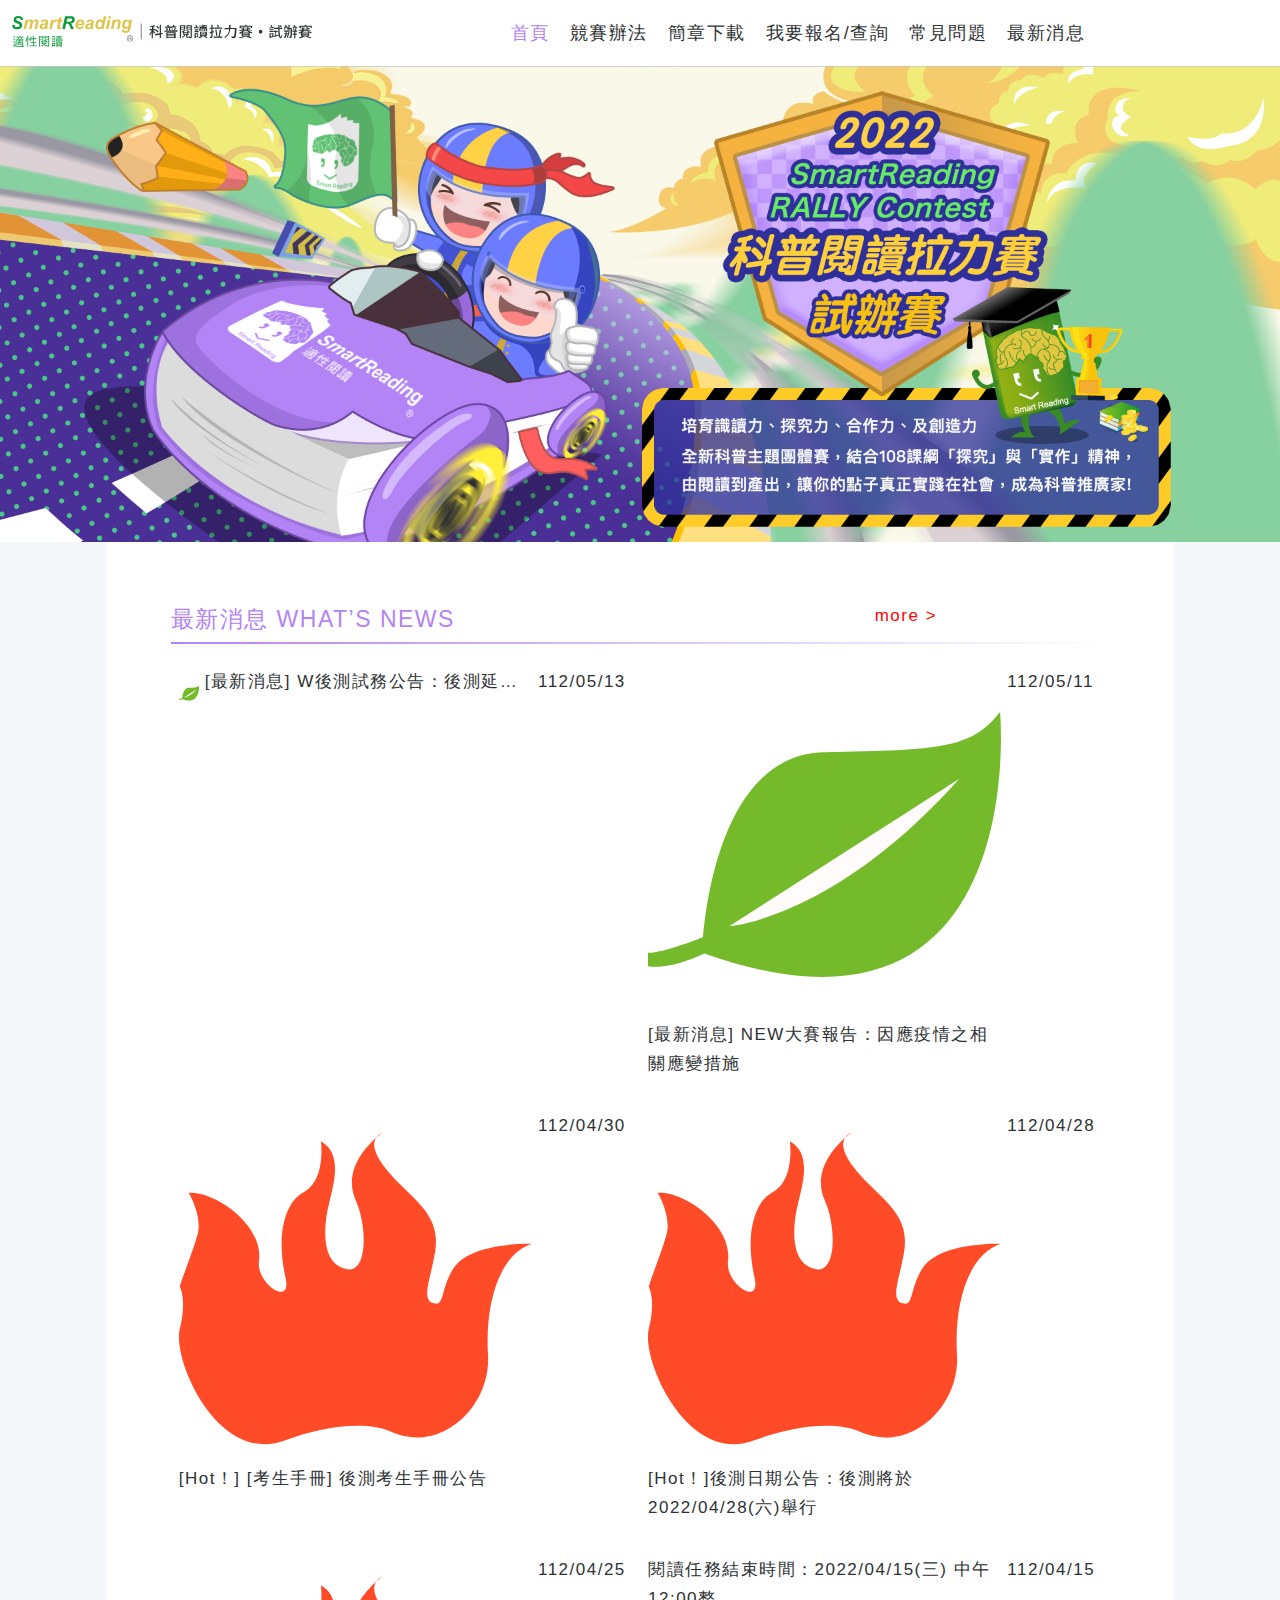
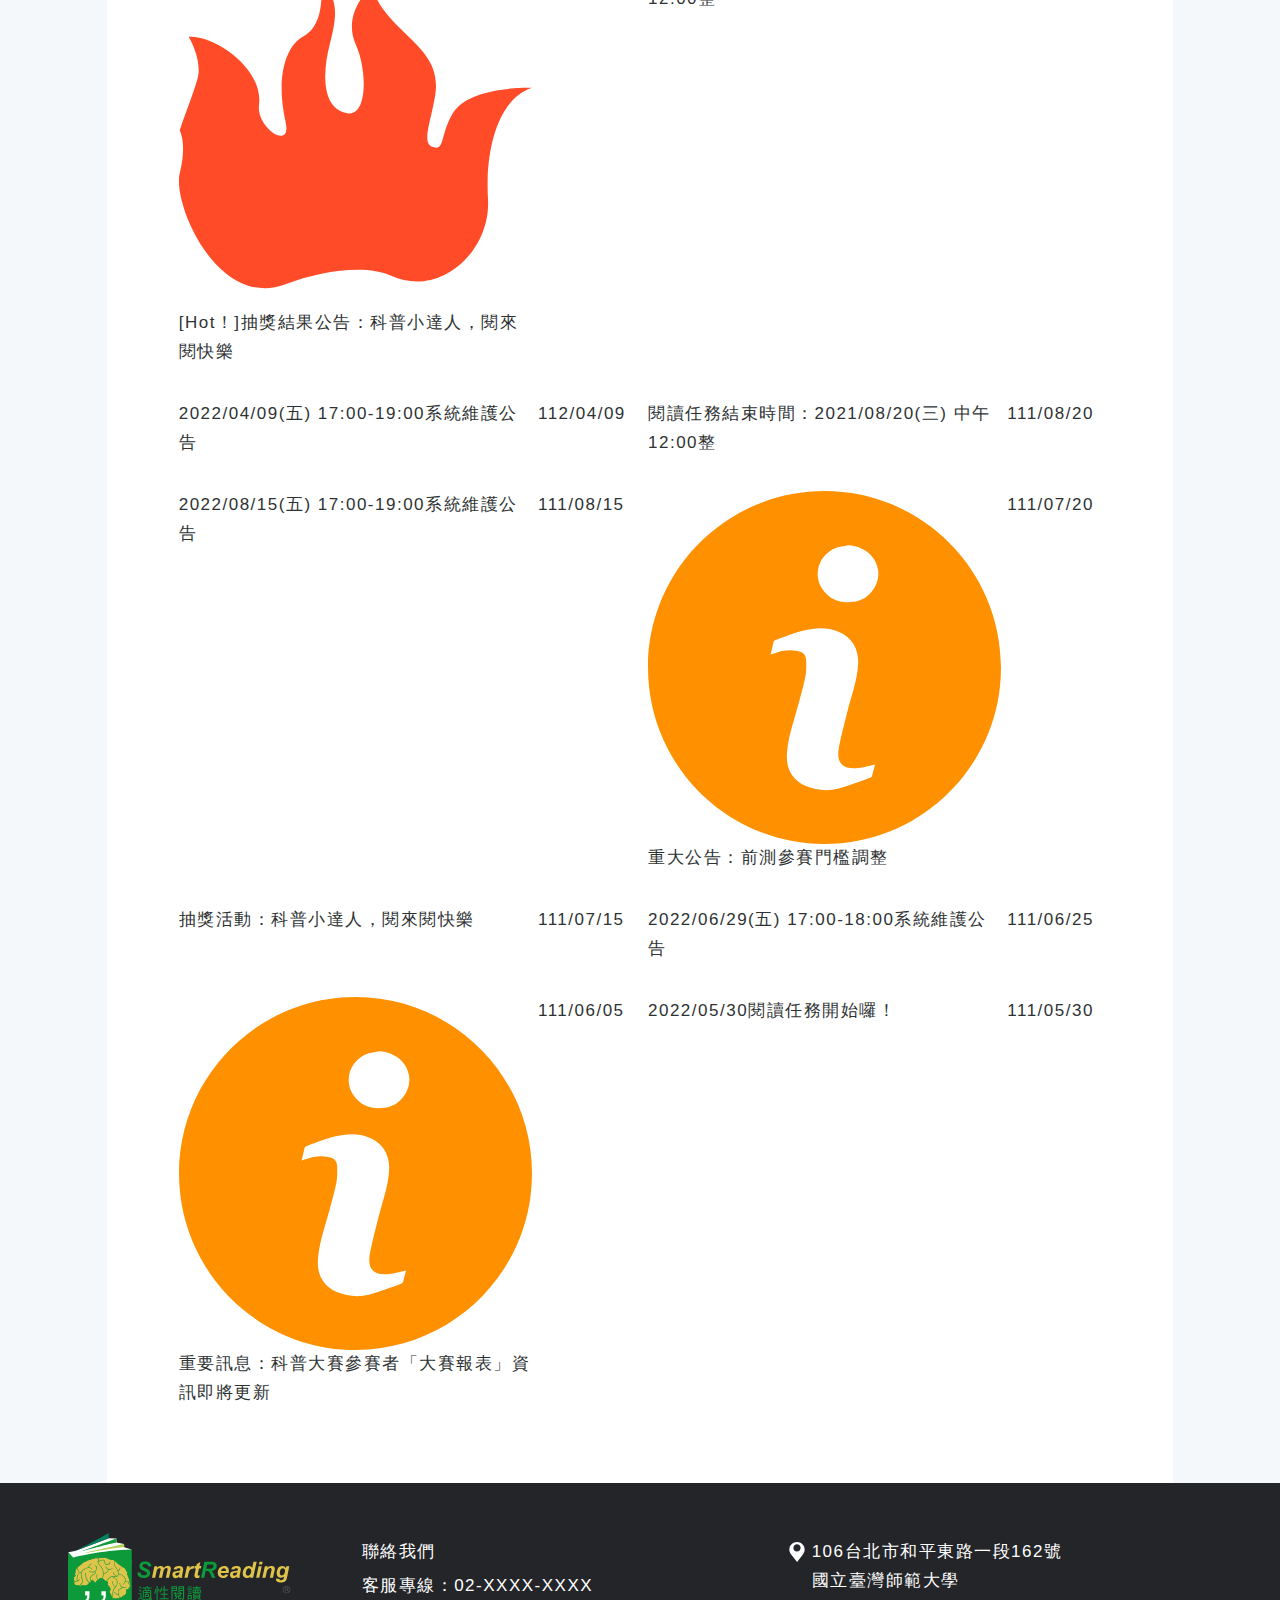
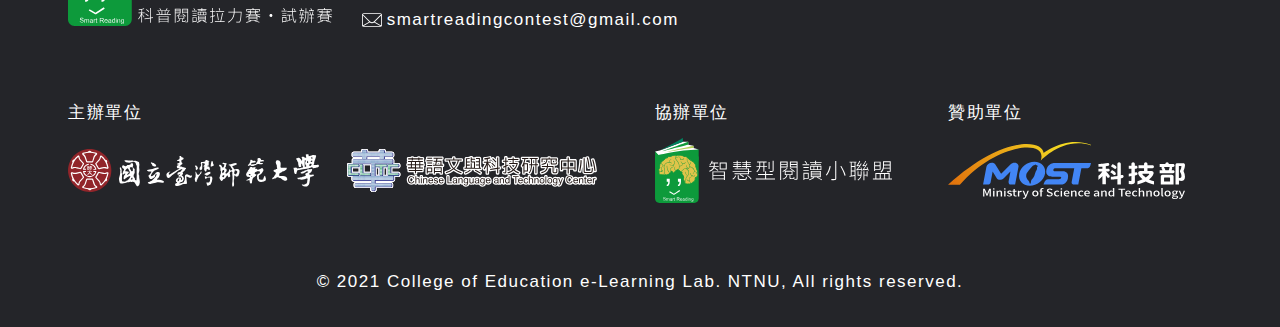
==== commit 1ce9c4a6: "0509" ====
--- a/index.html
+++ b/index.html
@@ -36,11 +36,16 @@
             <div class="news_content">
                 <div class="news_item col-12 col-lg-6">
                     <div class="news_item_title">
-                        <img src="image/icon/news_latest.svg" alt="">
-                        <a data-bs-toggle="modal" href="#modalNews" role="button" aria-expanded="false"
+                        <div class="news_icon">
+                            <img src="image/icon/news_latest.svg" alt="">
+                        </div>
+                        <div class="news_link">
+                            <a data-bs-toggle="modal" href="#modalNews" role="button" aria-expanded="false"
                             aria-controls="modalNews">
                             [最新消息] W後測試務公告：後測延期公告
                         </a>
+                        </div>
+                        
                     </div>
                     <div class="news_item_date">
                         <p>112/05/13</p>
--- a/css/style.css
+++ b/css/style.css
@@ -210,10 +210,6 @@
 }
 
 .news .news_title {
-  border-bottom: 1px solid;
-  -o-border-image: linear-gradient(to right, #b284f6, transparent) 30 30;
-     border-image: -webkit-gradient(linear, left top, right top, from(#b284f6), to(transparent)) 30 30;
-     border-image: linear-gradient(to right, #b284f6, transparent) 30 30;
   padding-bottom: 5px;
   margin: 0px auto 8px;
   display: -webkit-box;
@@ -222,14 +218,17 @@
   -webkit-box-pack: justify;
       -ms-flex-pack: justify;
           justify-content: space-between;
+  position: relative;
 }
 
 .news .news_title h4 {
   color: #b284f6;
+  word-wrap: break-word;
 }
 
 .news .news_title a {
   color: #ff0000;
+  width: 25%;
 }
 
 .news .news_title a:hover {
@@ -237,22 +236,26 @@
   text-decoration: underline;
 }
 
+.news .news_title::before {
+  content: "";
+  position: absolute;
+  height: 2px;
+  width: 100%;
+  background: -webkit-gradient(linear, left top, right top, from(#b284f6), to(transparent));
+  background: linear-gradient(to right, #b284f6, transparent);
+  bottom: 0;
+  left: 0;
+  -webkit-transform: translate(0px, 100%);
+          transform: translate(0px, 100%);
+}
+
 .news .news_content {
-  display: -webkit-box;
-  display: -ms-flexbox;
-  display: flex;
-  -ms-flex-wrap: wrap;
-      flex-wrap: wrap;
+  display: block;
 }
 
 .news .news_content .news_item {
-  display: -webkit-box;
-  display: -ms-flexbox;
-  display: flex;
-  -webkit-box-pack: justify;
-      -ms-flex-pack: justify;
-          justify-content: space-between;
-  margin: 8px auto;
+  display: block;
+  margin: 15px auto;
   padding: 0 8px;
 }
 
@@ -261,33 +264,43 @@
 }
 
 .news .news_content .news_item .news_item_title {
-  display: -webkit-box;
-  display: -ms-flexbox;
-  display: flex;
-  width: calc(100% - 130px);
-}
-
-.news .news_content .news_item .news_item_title img {
-  width: 13px;
-}
-
-.news .news_content .news_item .news_item_title img ~ a {
-  margin-left: 5px;
-}
-
-.news .news_content .news_item .news_item_title a {
+  display: inline-block;
+  vertical-align: text-top;
+  width: calc(100% - 100px);
+}
+
+.news .news_content .news_item .news_item_title .news_icon {
+  display: inline-block;
+}
+
+.news .news_content .news_item .news_item_title .news_icon img {
+  width: 20px;
+  vertical-align: text-top;
+}
+
+.news .news_content .news_item .news_item_title .news_link {
   width: auto;
-  max-width: calc(100% - 18px);
+  max-width: calc(100% - 30px);
+  display: inline-block;
+}
+
+.news .news_content .news_item .news_item_title .news_link a {
+  width: 100%;
+  display: inline-block;
   overflow: hidden;
   text-overflow: ellipsis;
   white-space: nowrap;
-  margin-left: 18px;
   border-bottom: 1px solid transparent;
 }
 
-.news .news_content .news_item .news_item_title a:hover {
+.news .news_content .news_item .news_item_title .news_link a:hover {
   color: #b284f6;
   border-bottom: 1px solid #b284f6;
+}
+
+.news .news_content .news_item .news_item_date {
+  display: inline-block;
+  vertical-align: text-top;
 }
 
 .horizontal_layout_area {
@@ -1302,6 +1315,13 @@
     font-size: 20px;
     padding: 0px 8px;
   }
+  .news .news_content {
+    display: -webkit-box;
+    display: -ms-flexbox;
+    display: flex;
+    -ms-flex-wrap: wrap;
+        flex-wrap: wrap;
+  }
   .horizontal_layout_area .horizontal_layout_right .input_area .form_logo {
     width: 80%;
     max-width: 600px;
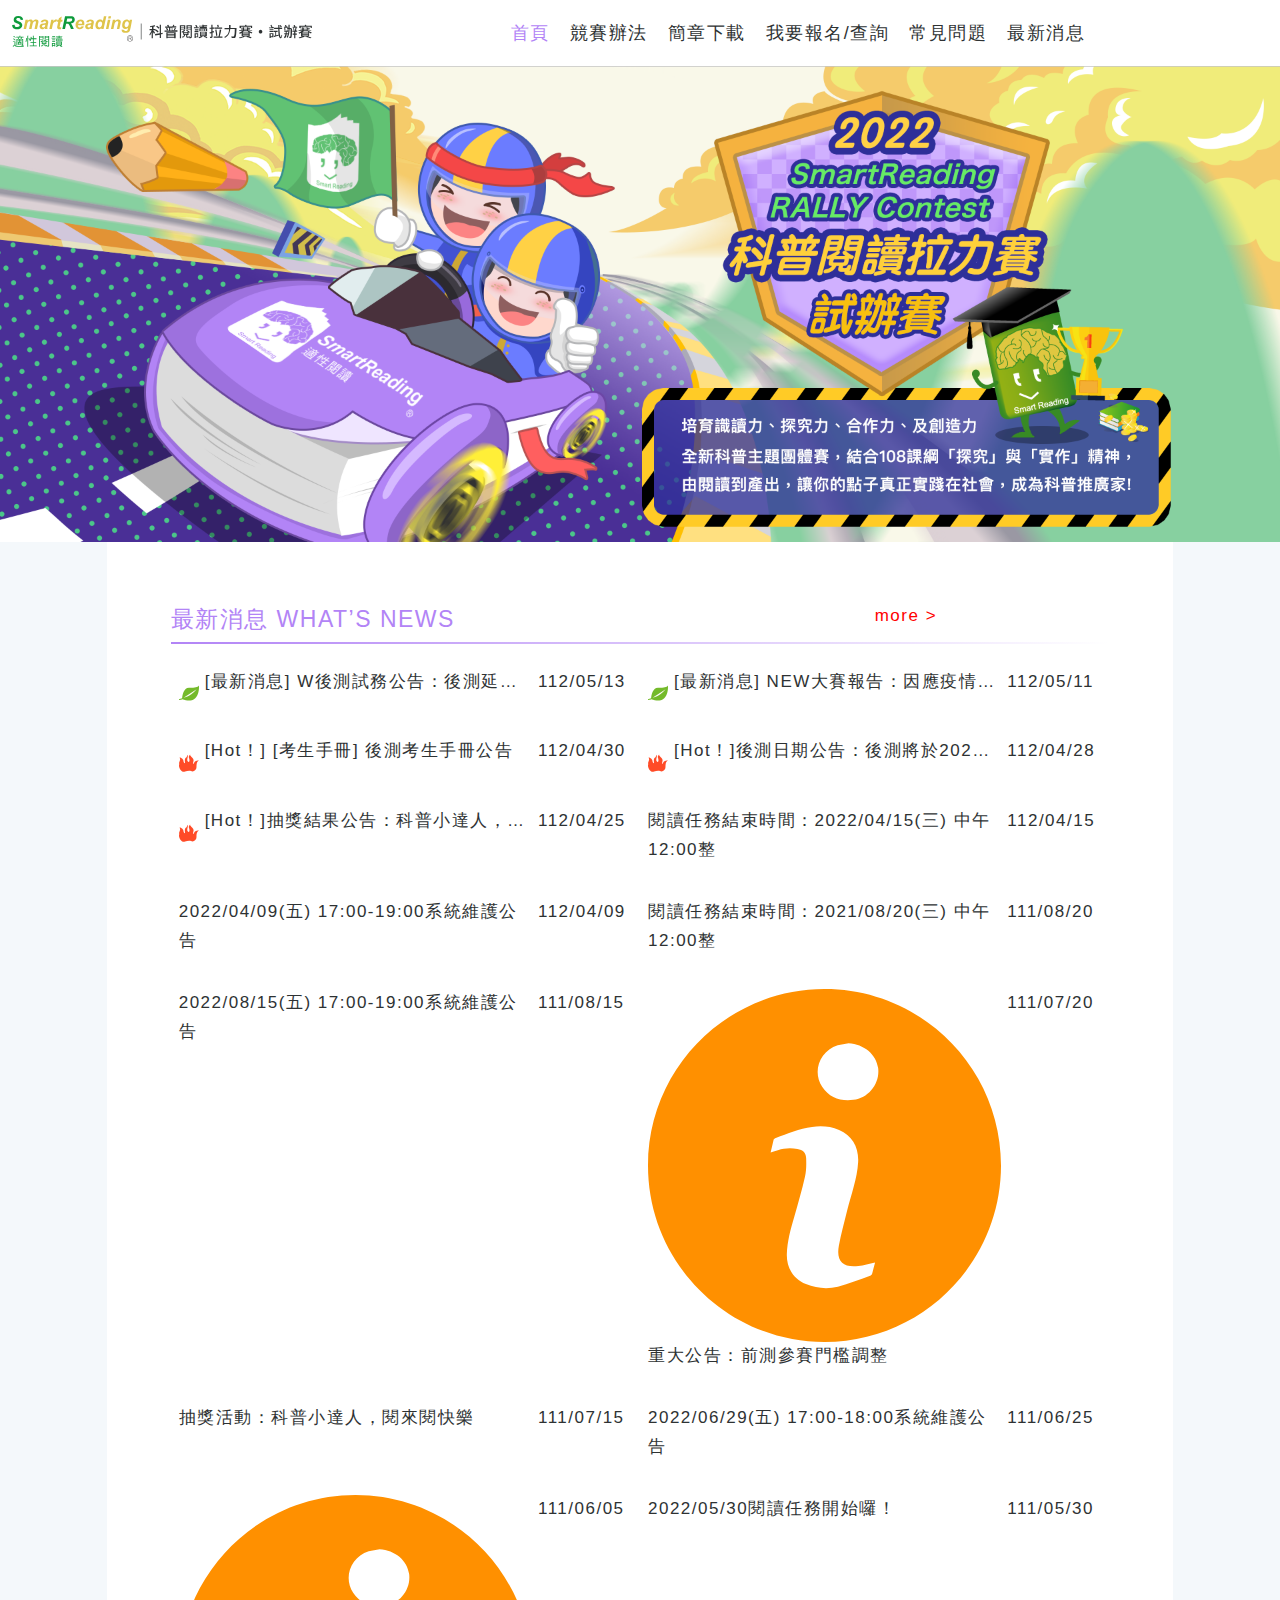
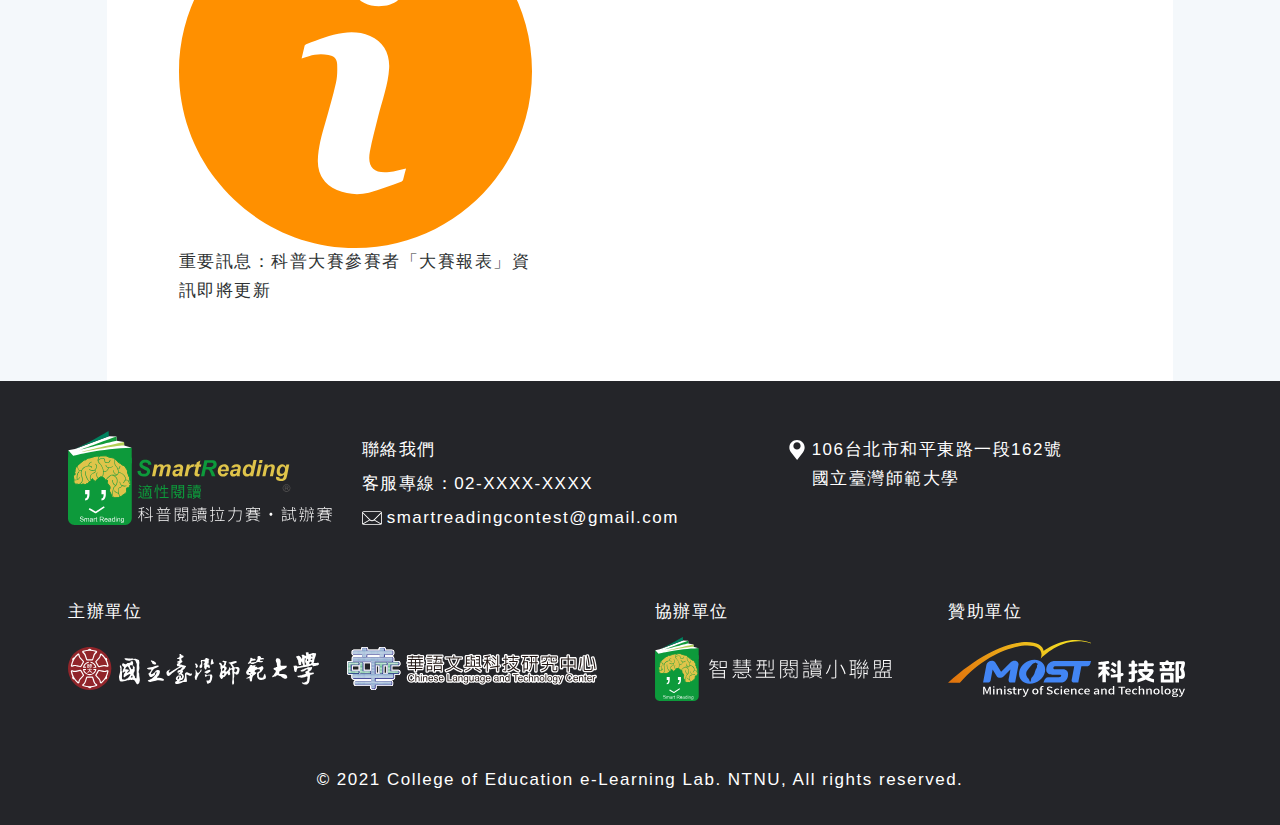
==== commit 394a579a: "0509" ====
--- a/index.html
+++ b/index.html
@@ -41,11 +41,11 @@
                         </div>
                         <div class="news_link">
                             <a data-bs-toggle="modal" href="#modalNews" role="button" aria-expanded="false"
-                            aria-controls="modalNews">
-                            [最新消息] W後測試務公告：後測延期公告
-                        </a>
-                        </div>
-                        
+                                aria-controls="modalNews">
+                                [最新消息] W後測試務公告：後測延期公告
+                            </a>
+                        </div>
+
                     </div>
                     <div class="news_item_date">
                         <p>112/05/13</p>
@@ -53,11 +53,15 @@
                 </div>
                 <div class="news_item col-12 col-lg-6">
                     <div class="news_item_title">
-                        <img src="image/icon/news_latest.svg" alt="">
-                        <a data-bs-toggle="modal" href="#modalNews" role="button" aria-expanded="false"
-                            aria-controls="modalNews">
-                            [最新消息] NEW大賽報告：因應疫情之相關應變措施
-                        </a>
+                        <div class="news_icon">
+                            <img src="image/icon/news_latest.svg" alt="">
+                        </div>
+                        <div class="news_link">
+                            <a data-bs-toggle="modal" href="#modalNews" role="button" aria-expanded="false"
+                                aria-controls="modalNews">
+                                [最新消息] NEW大賽報告：因應疫情之相關應變措施
+                            </a>
+                        </div>
                     </div>
                     <div class="news_item_date">
                         <p>112/05/11</p>
@@ -65,11 +69,15 @@
                 </div>
                 <div class="news_item col-12 col-lg-6">
                     <div class="news_item_title">
-                        <img src="image/icon/news_hot.svg" alt="">
-                        <a data-bs-toggle="modal" href="#modalNews" role="button" aria-expanded="false"
-                            aria-controls="modalNews">
-                            [Hot！] [考生手冊] 後測考生手冊公告
-                        </a>
+                        <div class="news_icon">
+                            <img src="image/icon/news_hot.svg" alt="">
+                        </div>
+                        <div class="news_link">
+                            <a data-bs-toggle="modal" href="#modalNews" role="button" aria-expanded="false"
+                                aria-controls="modalNews">
+                                [Hot！] [考生手冊] 後測考生手冊公告
+                            </a>
+                        </div>
                     </div>
                     <div class="news_item_date">
                         <p>112/04/30</p>
@@ -77,11 +85,15 @@
                 </div>
                 <div class="news_item col-12 col-lg-6">
                     <div class="news_item_title">
-                        <img src="image/icon/news_hot.svg" alt="">
-                        <a data-bs-toggle="modal" href="#modalNews" role="button" aria-expanded="false"
-                            aria-controls="modalNews">
-                            [Hot！]後測日期公告：後測將於2022/04/28(六)舉行
-                        </a>
+                        <div class="news_icon">
+                            <img src="image/icon/news_hot.svg" alt="">
+                        </div>
+                        <div class="news_link">
+                            <a data-bs-toggle="modal" href="#modalNews" role="button" aria-expanded="false"
+                                aria-controls="modalNews">
+                                [Hot！]後測日期公告：後測將於2022/04/28(六)舉行
+                            </a>
+                        </div>
                     </div>
                     <div class="news_item_date">
                         <p>112/04/28</p>
@@ -89,11 +101,15 @@
                 </div>
                 <div class="news_item col-12 col-lg-6">
                     <div class="news_item_title">
-                        <img src="image/icon/news_hot.svg" alt="">
-                        <a data-bs-toggle="modal" href="#modalNews" role="button" aria-expanded="false"
-                            aria-controls="modalNews">
-                            [Hot！]抽獎結果公告：科普小達人，閱來閱快樂
-                        </a>
+                        <div class="news_icon">
+                            <img src="image/icon/news_hot.svg" alt="">
+                        </div>
+                        <div class="news_link">
+                            <a data-bs-toggle="modal" href="#modalNews" role="button" aria-expanded="false"
+                                aria-controls="modalNews">
+                                [Hot！]抽獎結果公告：科普小達人，閱來閱快樂
+                            </a>
+                        </div>
                     </div>
                     <div class="news_item_date">
                         <p>112/04/25</p>
@@ -241,14 +257,14 @@
     <script src="js/bootstrap-5.1.1.min.js"></script>
 
     <script>
-        $(document).ready(function() {
+        $(document).ready(function () {
             //nowPage (此頁必留)
             $('.navTab-Index').addClass('active');
-            $('header').load('header.html', function(){
-                $('.navTab-Index').addClass('active');//nowPage
+            $('header').load('header.html', function () {
+                $('.navTab-Index').addClass('active'); //nowPage
             });
             $('footer').load('footer.html');
-        }); 
+        });
     </script>
 </body>
 
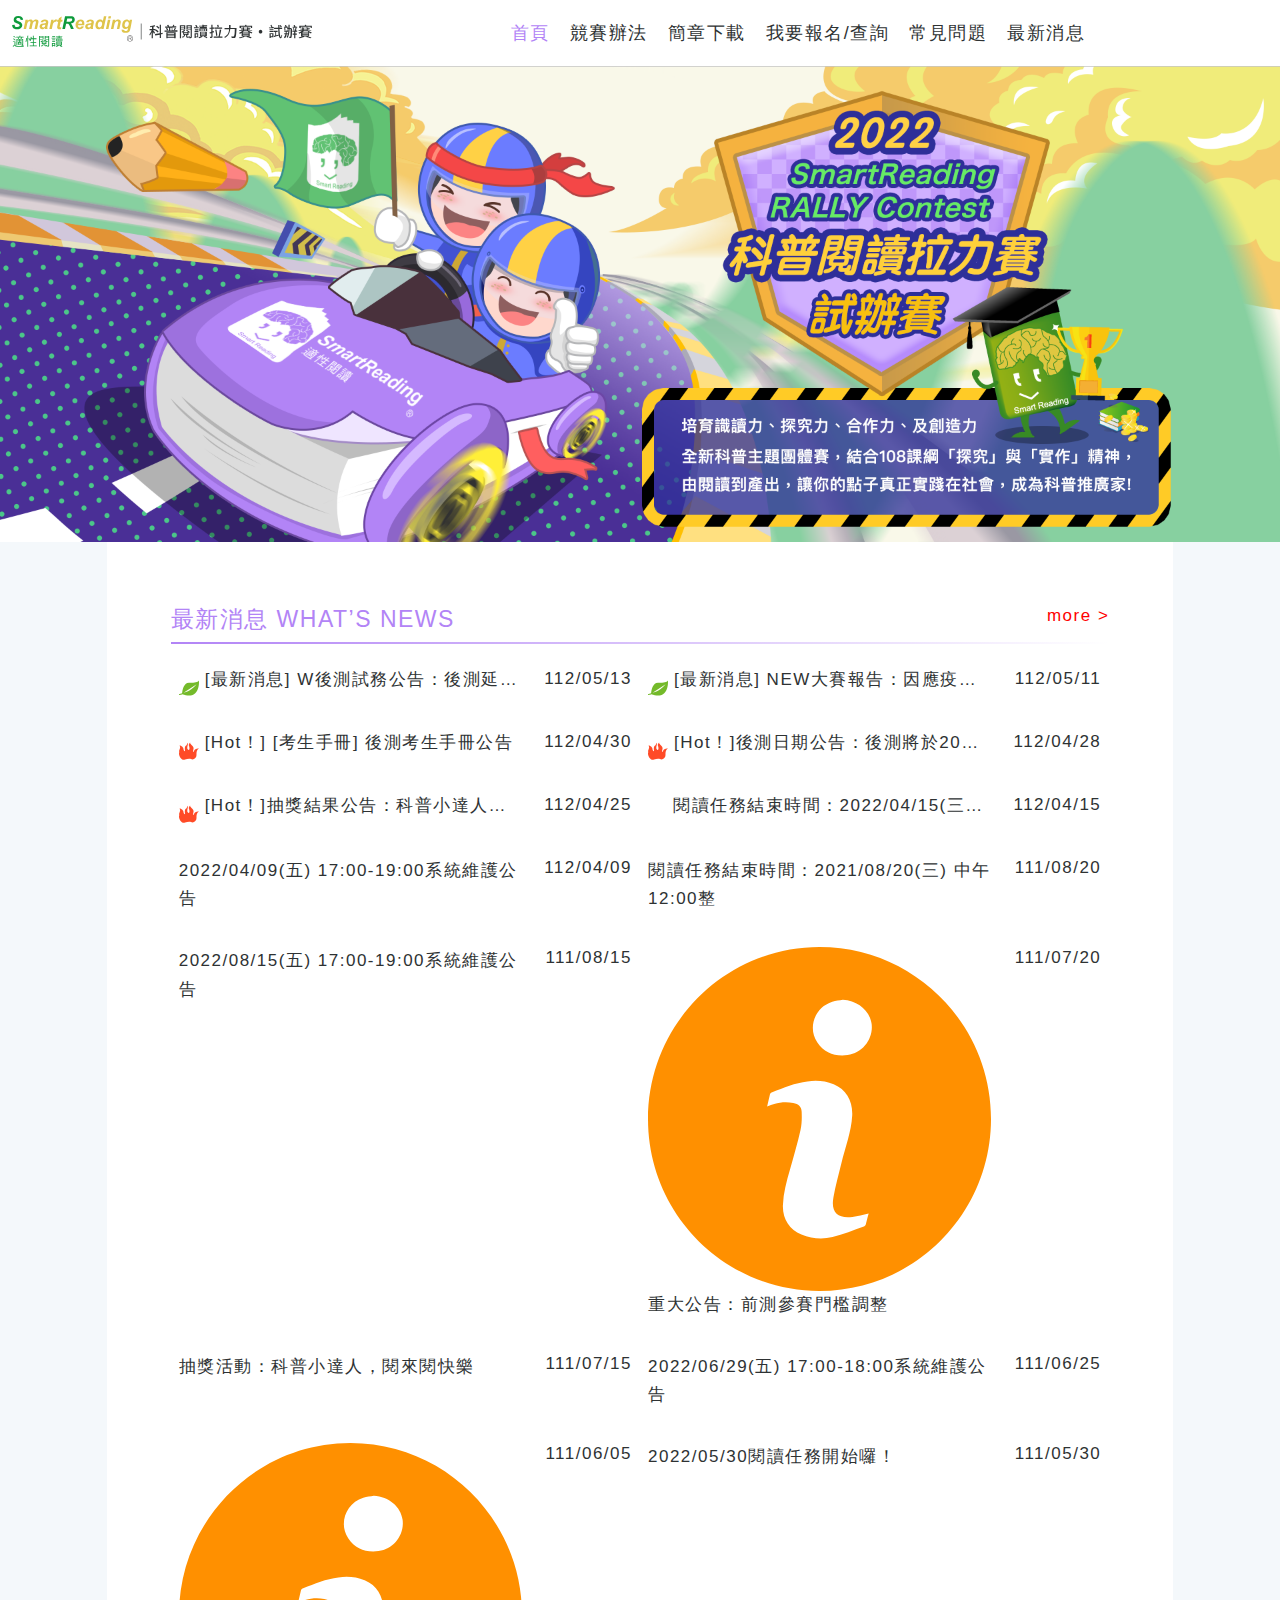
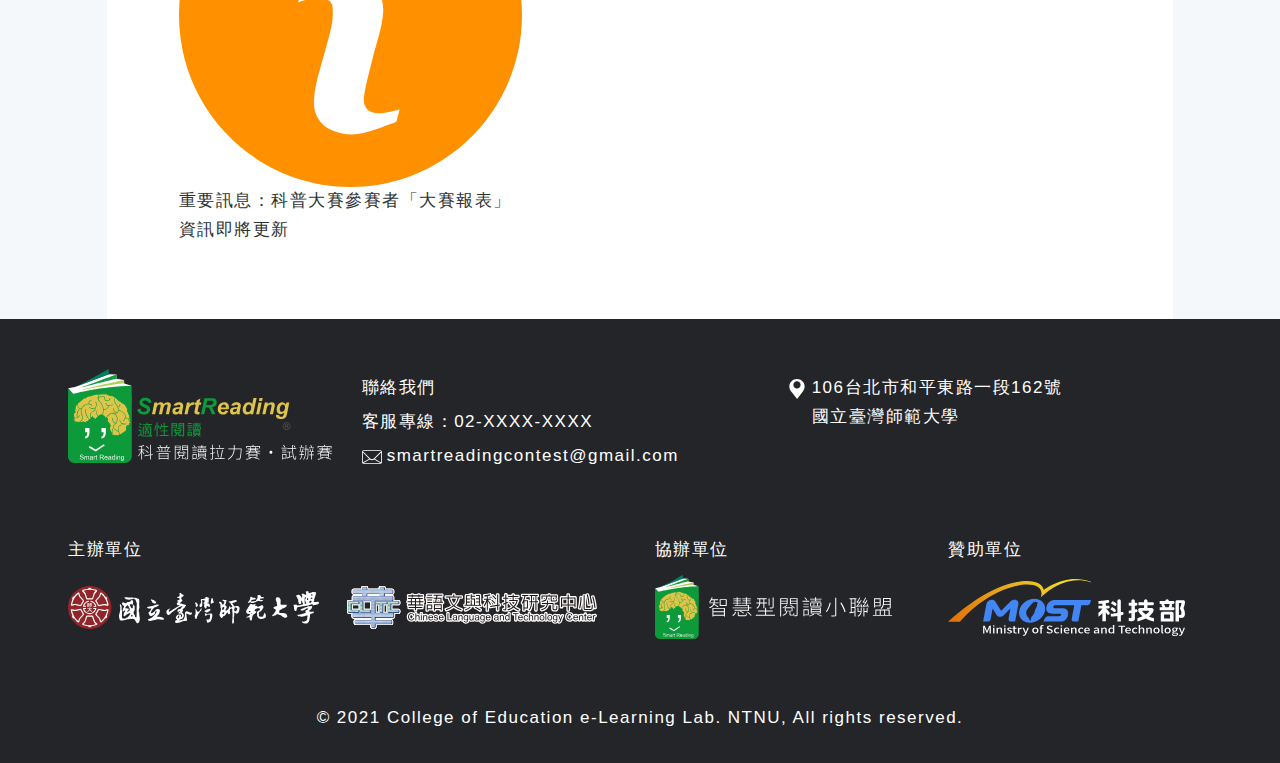
==== commit 9771ede0: "0509" ====
--- a/index.html
+++ b/index.html
@@ -117,10 +117,13 @@
                 </div>
                 <div class="news_item col-12 col-lg-6">
                     <div class="news_item_title">
-                        <a data-bs-toggle="modal" href="#modalNews" role="button" aria-expanded="false"
+                        <div class="news_link">
+                            <a data-bs-toggle="modal" href="#modalNews" role="button" aria-expanded="false"
                             aria-controls="modalNews">
                             閱讀任務結束時間：2022/04/15(三) 中午12:00整
                         </a>
+                        </div>
+                        
                     </div>
                     <div class="news_item_date">
                         <p>112/04/15</p>
--- a/css/style.css
+++ b/css/style.css
@@ -224,11 +224,11 @@
 .news .news_title h4 {
   color: #b284f6;
   word-wrap: break-word;
+  width: 75%;
 }
 
 .news .news_title a {
   color: #ff0000;
-  width: 25%;
 }
 
 .news .news_title a:hover {
@@ -266,7 +266,8 @@
 .news .news_content .news_item .news_item_title {
   display: inline-block;
   vertical-align: text-top;
-  width: calc(100% - 100px);
+  width: calc(100% - 110px);
+  line-height: 0%;
 }
 
 .news .news_content .news_item .news_item_title .news_icon {
@@ -276,12 +277,17 @@
 .news .news_content .news_item .news_item_title .news_icon img {
   width: 20px;
   vertical-align: text-top;
+}
+
+.news .news_content .news_item .news_item_title .news_icon ~ .news_link {
+  margin-left: 0;
 }
 
 .news .news_content .news_item .news_item_title .news_link {
   width: auto;
   max-width: calc(100% - 30px);
   display: inline-block;
+  margin-left: 25px;
 }
 
 .news .news_content .news_item .news_item_title .news_link a {
@@ -291,6 +297,7 @@
   text-overflow: ellipsis;
   white-space: nowrap;
   border-bottom: 1px solid transparent;
+  line-height: initial;
 }
 
 .news .news_content .news_item .news_item_title .news_link a:hover {
@@ -301,6 +308,7 @@
 .news .news_content .news_item .news_item_date {
   display: inline-block;
   vertical-align: text-top;
+  float: right;
 }
 
 .horizontal_layout_area {
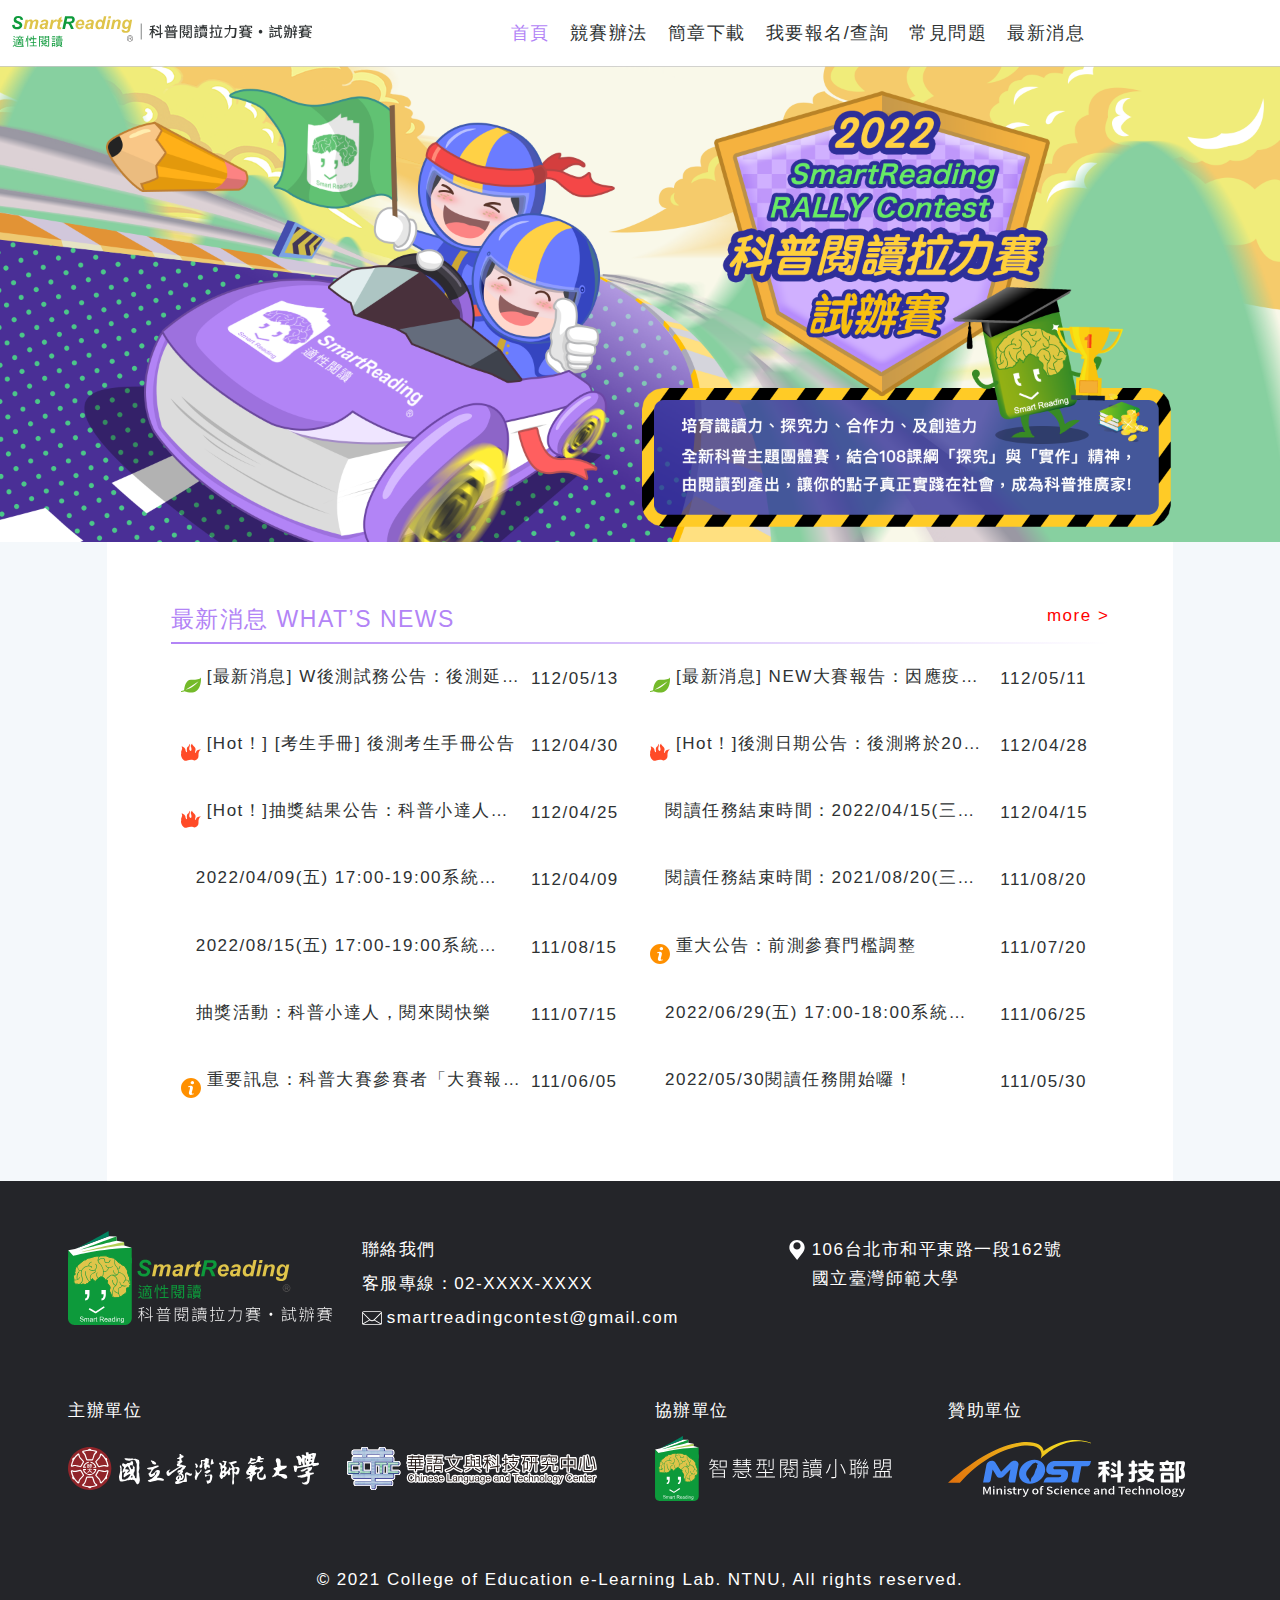
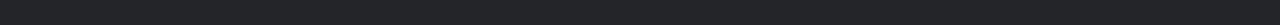
==== commit b42ba695: "0509" ====
--- a/index.html
+++ b/index.html
@@ -119,11 +119,11 @@
                     <div class="news_item_title">
                         <div class="news_link">
                             <a data-bs-toggle="modal" href="#modalNews" role="button" aria-expanded="false"
-                            aria-controls="modalNews">
-                            閱讀任務結束時間：2022/04/15(三) 中午12:00整
-                        </a>
-                        </div>
-                        
+                                aria-controls="modalNews">
+                                閱讀任務結束時間：2022/04/15(三) 中午12:00整
+                            </a>
+                        </div>
+
                     </div>
                     <div class="news_item_date">
                         <p>112/04/15</p>
@@ -131,10 +131,13 @@
                 </div>
                 <div class="news_item col-12 col-lg-6">
                     <div class="news_item_title">
-                        <a data-bs-toggle="modal" href="#modalNews" role="button" aria-expanded="false"
-                            aria-controls="modalNews">
-                            2022/04/09(五) 17:00-19:00系統維護公告
-                        </a>
+                        <div class="news_link">
+                            <a data-bs-toggle="modal" href="#modalNews" role="button" aria-expanded="false"
+                                aria-controls="modalNews">
+                                2022/04/09(五) 17:00-19:00系統維護公告
+                            </a>
+                        </div>
+
                     </div>
                     <div class="news_item_date">
                         <p>112/04/09</p>
@@ -142,10 +145,12 @@
                 </div>
                 <div class="news_item col-12 col-lg-6">
                     <div class="news_item_title">
-                        <a data-bs-toggle="modal" href="#modalNews" role="button" aria-expanded="false"
-                            aria-controls="modalNews">
-                            閱讀任務結束時間：2021/08/20(三) 中午12:00整
-                        </a>
+                        <div class="news_link">
+                            <a data-bs-toggle="modal" href="#modalNews" role="button" aria-expanded="false"
+                                aria-controls="modalNews">
+                                閱讀任務結束時間：2021/08/20(三) 中午12:00整
+                            </a>
+                        </div>
                     </div>
                     <div class="news_item_date">
                         <p>111/08/20</p>
@@ -153,10 +158,11 @@
                 </div>
                 <div class="news_item col-12 col-lg-6">
                     <div class="news_item_title">
-                        <a data-bs-toggle="modal" href="#modalNews" role="button" aria-expanded="false"
-                            aria-controls="modalNews">
-                            2022/08/15(五) 17:00-19:00系統維護公告
-                        </a>
+                        <div class="news_link">
+                            <a data-bs-toggle="modal" href="#modalNews" role="button" aria-expanded="false"
+                                aria-controls="modalNews">
+                                2022/08/15(五) 17:00-19:00系統維護公告
+                            </a> </div>
                     </div>
                     <div class="news_item_date">
                         <p>111/08/15</p>
@@ -164,11 +170,15 @@
                 </div>
                 <div class="news_item col-12 col-lg-6">
                     <div class="news_item_title">
-                        <img src="image/icon/news_information.svg" alt="">
-                        <a data-bs-toggle="modal" href="#modalNews" role="button" aria-expanded="false"
-                            aria-controls="modalNews">
-                            重大公告：前測參賽門檻調整
-                        </a>
+                        <div class="news_icon">
+                            <img src="image/icon/news_information.svg" alt="">
+                        </div>
+                        <div class="news_link">
+                            <a data-bs-toggle="modal" href="#modalNews" role="button" aria-expanded="false"
+                                aria-controls="modalNews">
+                                重大公告：前測參賽門檻調整
+                            </a>
+                        </div>
                     </div>
                     <div class="news_item_date">
                         <p>111/07/20</p>
@@ -176,10 +186,12 @@
                 </div>
                 <div class="news_item col-12 col-lg-6">
                     <div class="news_item_title">
-                        <a data-bs-toggle="modal" href="#modalNews" role="button" aria-expanded="false"
-                            aria-controls="modalNews">
-                            抽獎活動：科普小達人，閱來閱快樂
-                        </a>
+                        <div class="news_link">
+                            <a data-bs-toggle="modal" href="#modalNews" role="button" aria-expanded="false"
+                                aria-controls="modalNews">
+                                抽獎活動：科普小達人，閱來閱快樂
+                            </a>
+                        </div>
                     </div>
                     <div class="news_item_date">
                         <p>111/07/15</p>
@@ -187,10 +199,12 @@
                 </div>
                 <div class="news_item col-12 col-lg-6">
                     <div class="news_item_title">
-                        <a data-bs-toggle="modal" href="#modalNews" role="button" aria-expanded="false"
-                            aria-controls="modalNews">
-                            2022/06/29(五) 17:00-18:00系統維護公告
-                        </a>
+                        <div class="news_link">
+                            <a data-bs-toggle="modal" href="#modalNews" role="button" aria-expanded="false"
+                                aria-controls="modalNews">
+                                2022/06/29(五) 17:00-18:00系統維護公告
+                            </a>
+                        </div>
                     </div>
                     <div class="news_item_date">
                         <p>111/06/25</p>
@@ -198,11 +212,15 @@
                 </div>
                 <div class="news_item col-12 col-lg-6">
                     <div class="news_item_title">
-                        <img src="image/icon/news_information.svg" alt="">
-                        <a data-bs-toggle="modal" href="#modalNews" role="button" aria-expanded="false"
-                            aria-controls="modalNews">
-                            重要訊息：科普大賽參賽者「大賽報表」資訊即將更新
-                        </a>
+                        <div class="news_icon">
+                            <img src="image/icon/news_information.svg" alt="">
+                        </div>
+                        <div class="news_link">
+                            <a data-bs-toggle="modal" href="#modalNews" role="button" aria-expanded="false"
+                                aria-controls="modalNews">
+                                重要訊息：科普大賽參賽者「大賽報表」資訊即將更新
+                            </a>
+                        </div>
                     </div>
                     <div class="news_item_date">
                         <p>111/06/05</p>
@@ -210,10 +228,12 @@
                 </div>
                 <div class="news_item col-12 col-lg-6">
                     <div class="news_item_title">
-                        <a data-bs-toggle="modal" href="#modalNews" role="button" aria-expanded="false"
-                            aria-controls="modalNews">
-                            2022/05/30閱讀任務開始囉！
-                        </a>
+                        <div class="news_link">
+                            <a data-bs-toggle="modal" href="#modalNews" role="button" aria-expanded="false"
+                                aria-controls="modalNews">
+                                2022/05/30閱讀任務開始囉！
+                            </a>
+                        </div>
                     </div>
                     <div class="news_item_date">
                         <p>111/05/30</p>
--- a/css/style.css
+++ b/css/style.css
@@ -256,7 +256,6 @@
 .news .news_content .news_item {
   display: block;
   margin: 15px auto;
-  padding: 0 8px;
 }
 
 .news .news_content .news_item:nth-child(n+15) {
@@ -265,8 +264,8 @@
 
 .news .news_content .news_item .news_item_title {
   display: inline-block;
-  vertical-align: text-top;
-  width: calc(100% - 110px);
+  vertical-align: super;
+  width: calc(100% - 98px);
   line-height: 0%;
 }
 
@@ -277,6 +276,7 @@
 .news .news_content .news_item .news_item_title .news_icon img {
   width: 20px;
   vertical-align: text-top;
+  margin-left: 10px;
 }
 
 .news .news_content .news_item .news_item_title .news_icon ~ .news_link {
@@ -285,7 +285,7 @@
 
 .news .news_content .news_item .news_item_title .news_link {
   width: auto;
-  max-width: calc(100% - 30px);
+  max-width: calc(100% - 40px);
   display: inline-block;
   margin-left: 25px;
 }
@@ -307,8 +307,8 @@
 
 .news .news_content .news_item .news_item_date {
   display: inline-block;
-  vertical-align: text-top;
-  float: right;
+  vertical-align: top;
+  margin-right: 10px;
 }
 
 .horizontal_layout_area {
@@ -1145,6 +1145,9 @@
   .news {
     padding: 60px 5%;
   }
+  .news .news_content .news_item .news_item_title {
+    width: calc(100% - 105px);
+  }
   .horizontal_layout_area .horizontal_layout_left {
     margin: 0px 0px 15px;
     padding: 60px 0% 15px;
@@ -1330,6 +1333,9 @@
     -ms-flex-wrap: wrap;
         flex-wrap: wrap;
   }
+  .news .news_content .news_item .news_item_title {
+    width: calc(100% - 115px);
+  }
   .horizontal_layout_area .horizontal_layout_right .input_area .form_logo {
     width: 80%;
     max-width: 600px;
@@ -1460,6 +1466,9 @@
   .btn {
     font-size: 19px;
   }
+  .news .news_content .news_item .news_item_title {
+    width: calc(100% - 125px);
+  }
   .horizontal_layout_area .horizontal_layout_left ul li a {
     font-size: 18px;
   }
